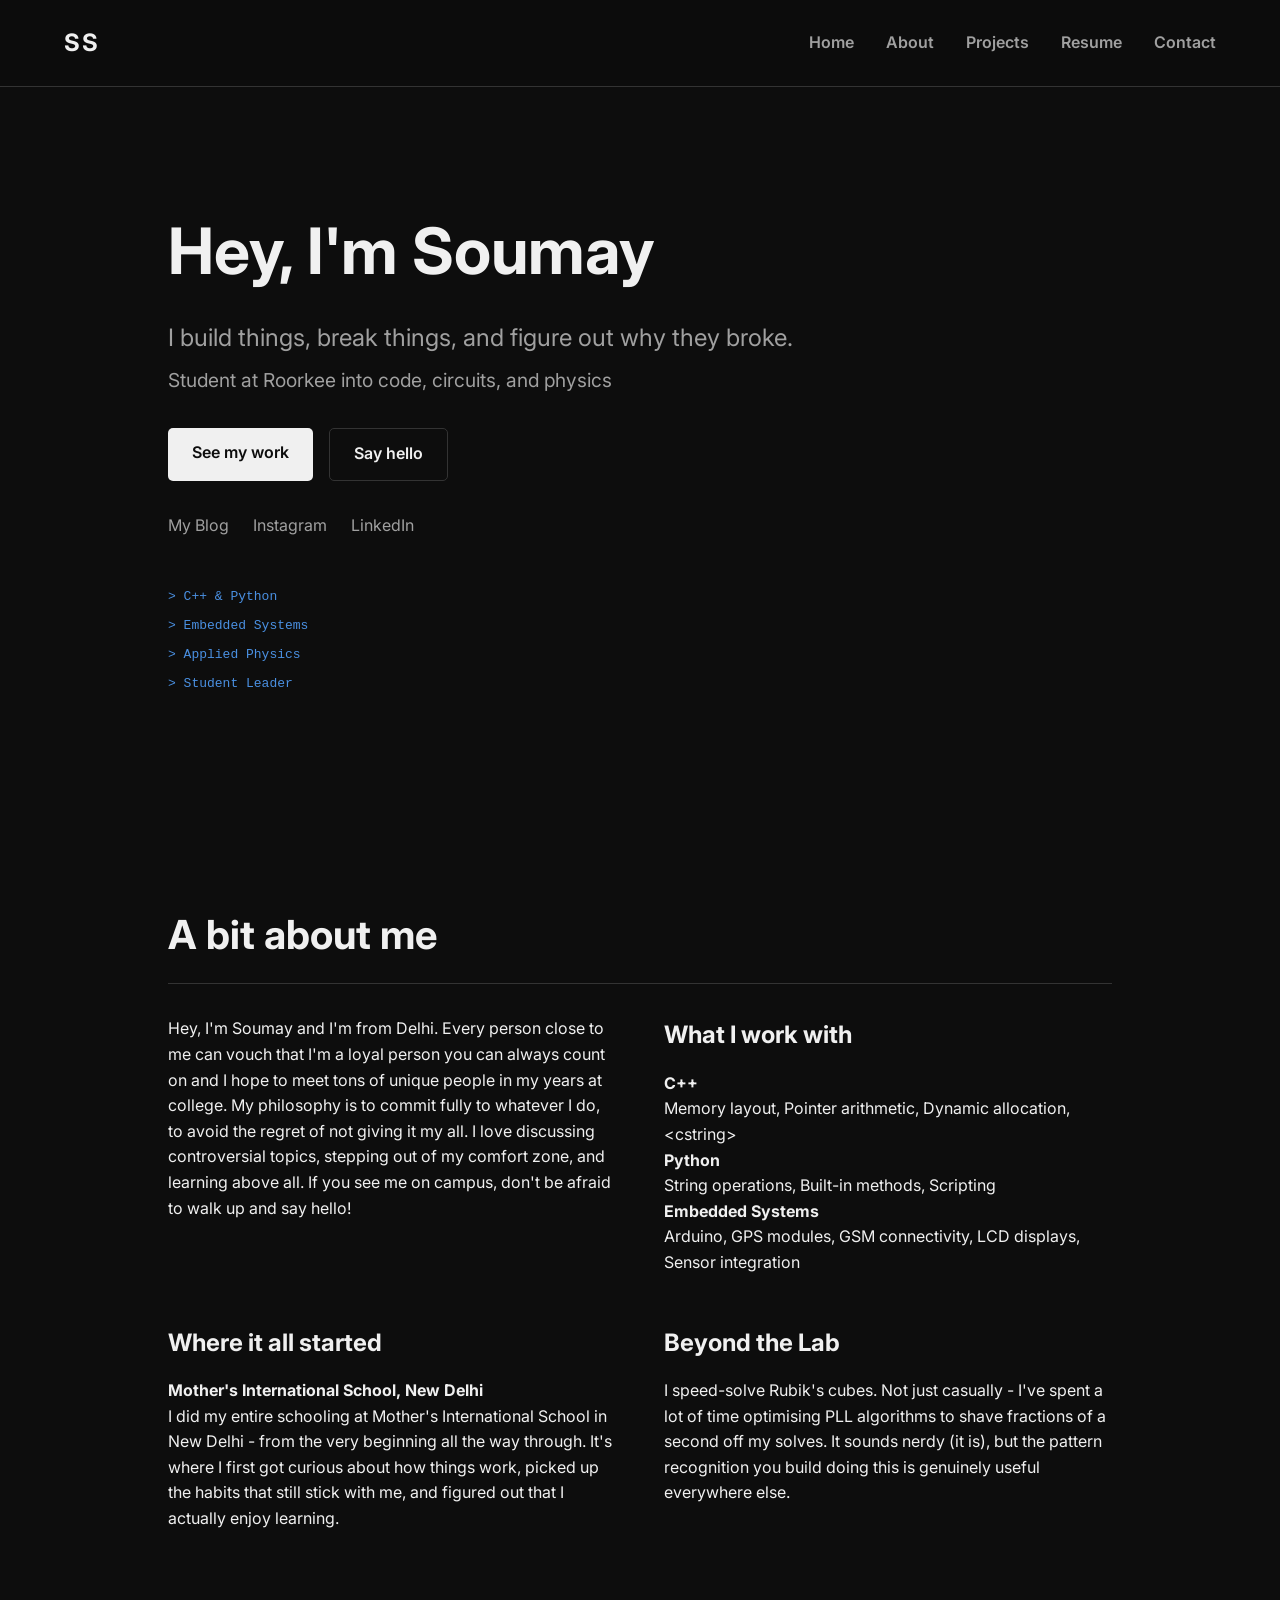
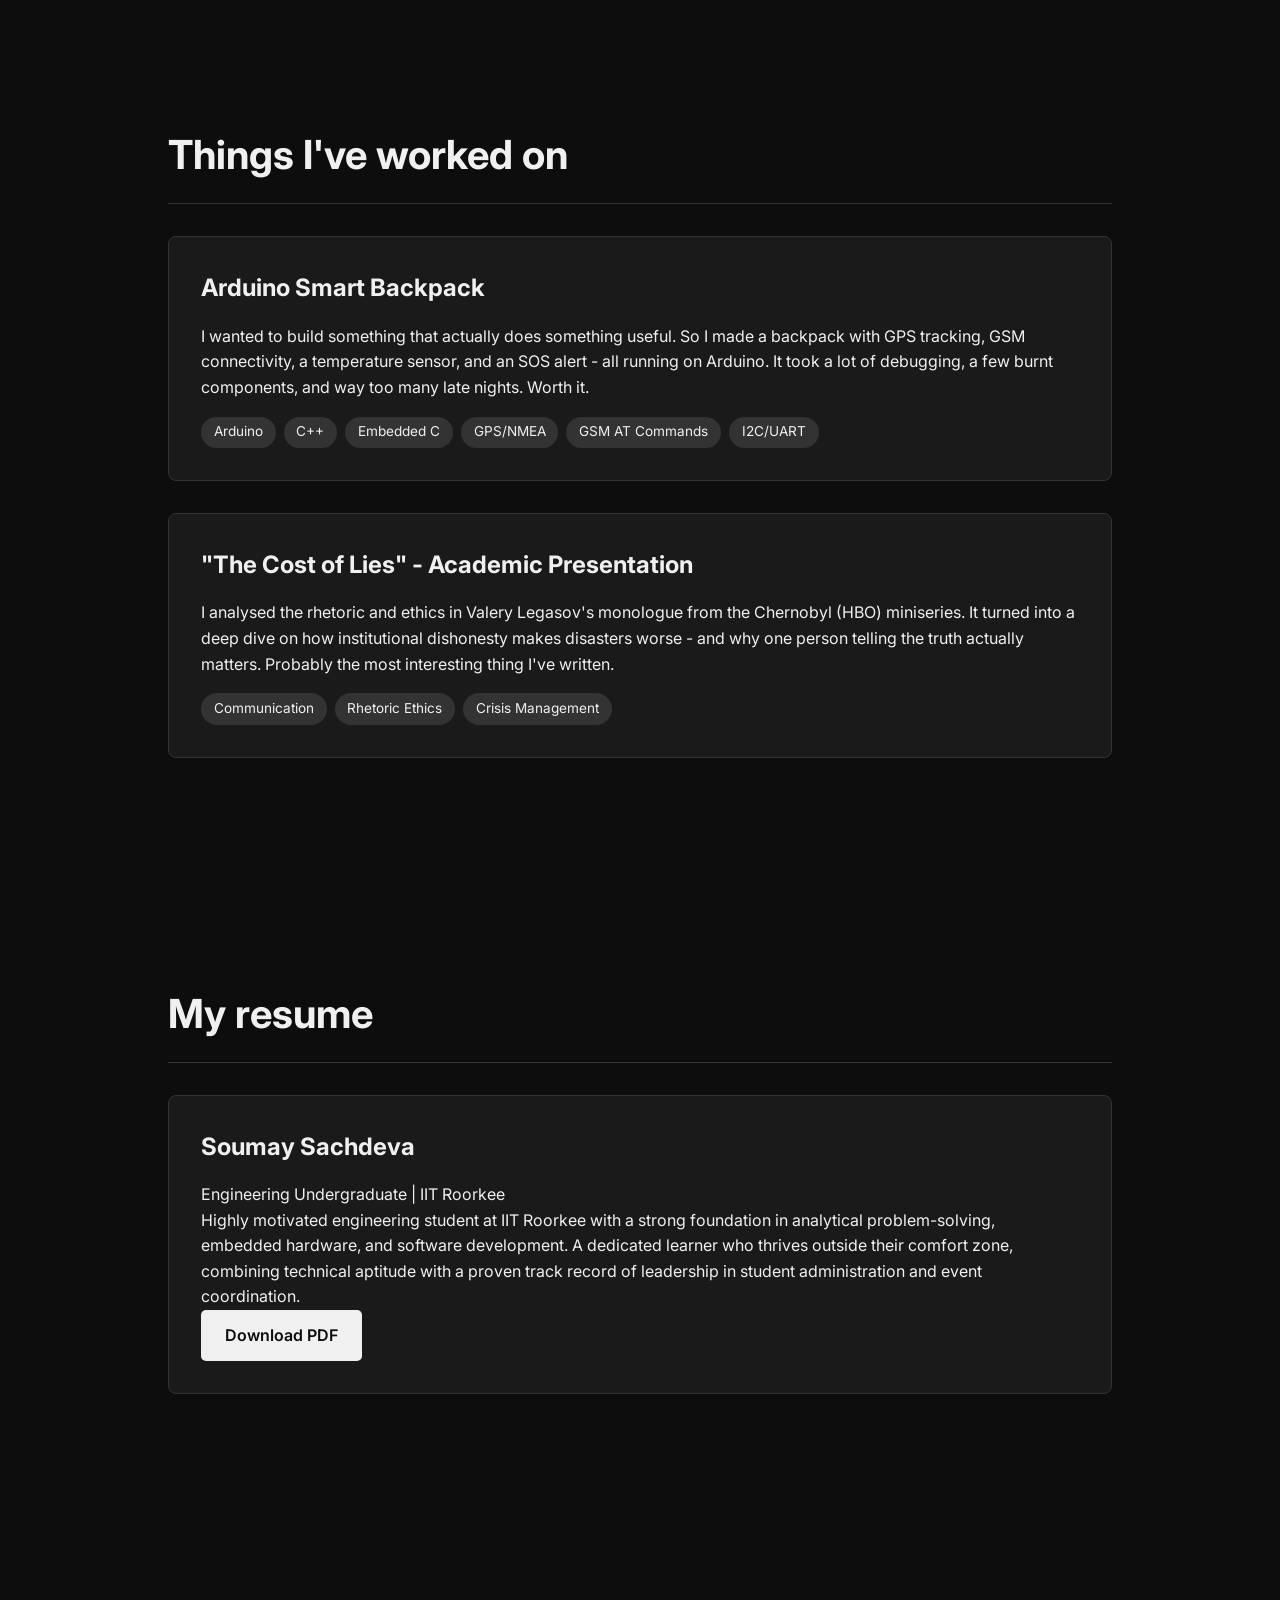
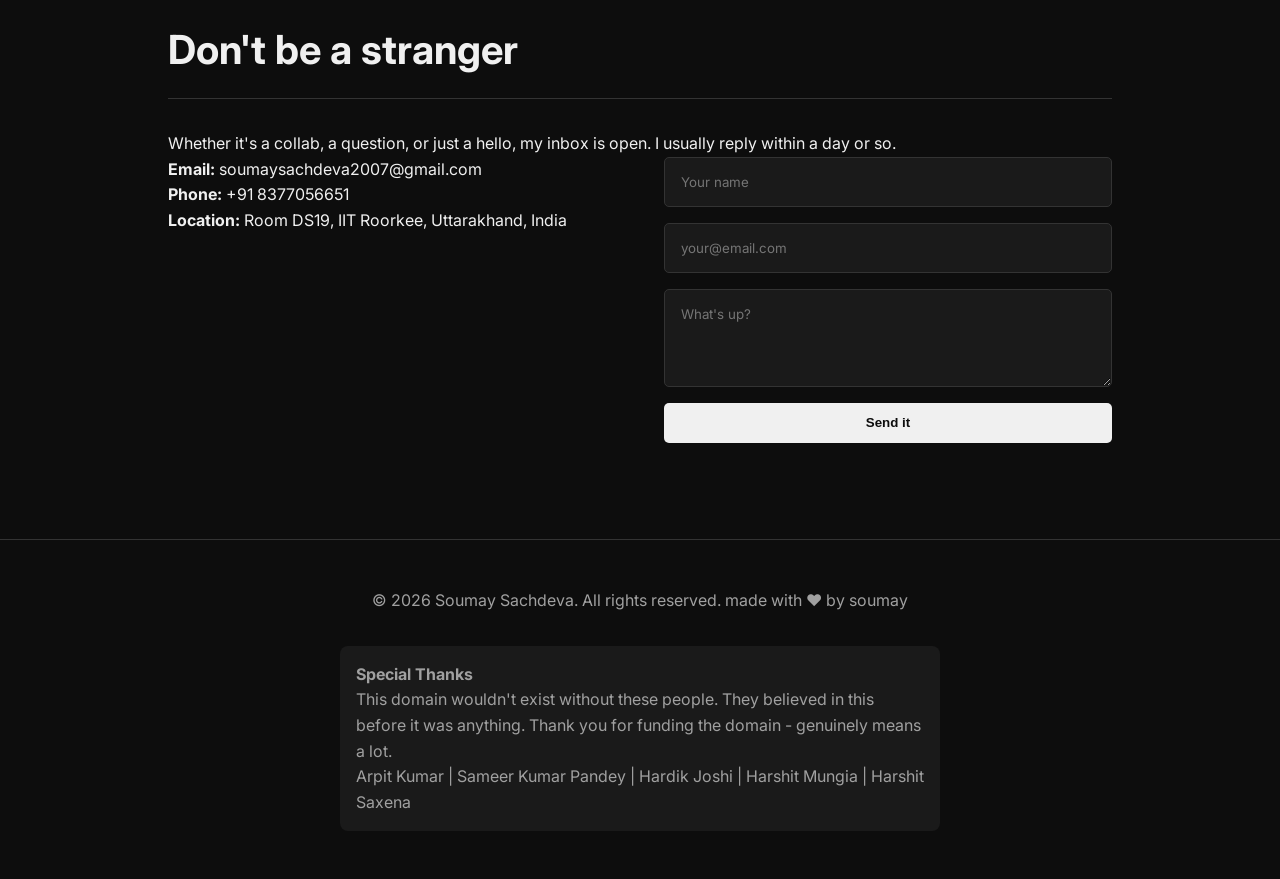
==== index.html @ 341caab1 "Add files via upload" ====
<!DOCTYPE html>
<html lang="en">
<head>
    <meta charset="UTF-8">
    <meta name="viewport" content="width=device-width, initial-scale=1.0">
    <title>Soumay Sachdeva | Portfolio</title>
    <link rel="stylesheet" href="styles.css">
    <link rel="preconnect" href="https://fonts.googleapis.com">
    <link rel="preconnect" href="https://fonts.gstatic.com" crossorigin>
    <link href="https://fonts.googleapis.com/css2?family=Inter:wght@300;400;600;700&display=swap" rel="stylesheet">
</head>
<body>
    <nav class="navbar">
        <div class="logo">SS</div>
        <ul class="nav-links">
            <li><a href="#home">Home</a></li>
            <li><a href="#about">About</a></li>
            <li><a href="#projects">Projects</a></li>
            <li><a href="#resume">Resume</a></li>
            <li><a href="#contact">Contact</a></li>
        </ul>
    </nav>

    <header id="home" class="section hero">
        <h1>Hey, I'm Soumay</h1>
        <p class="subtitle">I build things, break things, and figure out why they broke.</p>
        <p class="description">Student at Roorkee into code, circuits, and physics</p>
        
        <div class="hero-buttons">
            <a href="#projects" class="btn primary">See my work</a>
            <a href="#contact" class="btn secondary">Say hello</a>
        </div>
        <div class="social-links">
            <a href="https://docs.google.com/document/d/1Zh6ubSarTtPDFe5QvNOrOk6_zBV5wI6hXpxSqjLAaVE/edit?usp=sharing" target="_blank">My Blog</a>
            <a href="https://www.instagram.com/soumaysachdeva?utm_source=qr&cplk=eDg2a251Z3lpbGdw" target="_blank">Instagram</a>
            <a href="https://www.linkedin.com/in/soumay-sachdeva-72124624a?utm_source=share_via&utm_content=profile&utm_medium=member_android" target="_blank">LinkedIn</a>
        </div>
        
        <div class="interests-tags">
            <span>> C++ & Python</span>
            <span>> Embedded Systems</span>
            <span>> Applied Physics</span>
            <span>> Student Leader</span>
        </div>
    </header>

    <section id="about" class="section">
        <h2>A bit about me</h2>
        <div class="about-grid">
            <div class="about-text">
                <p>Hey, I'm Soumay and I'm from Delhi. Every person close to me can vouch that I'm a loyal person you can always count on and I hope to meet tons of unique people in my years at college. My philosophy is to commit fully to whatever I do, to avoid the regret of not giving it my all. I love discussing controversial topics, stepping out of my comfort zone, and learning above all. If you see me on campus, don't be afraid to walk up and say hello!</p>
            </div>
            <div class="skills">
                <h3>What I work with</h3>
                <div class="skill-category">
                    <h4>C++</h4>
                    <p>Memory layout, Pointer arithmetic, Dynamic allocation, &lt;cstring&gt;</p>
                </div>
                <div class="skill-category">
                    <h4>Python</h4>
                    <p>String operations, Built-in methods, Scripting</p>
                </div>
                <div class="skill-category">
                    <h4>Embedded Systems</h4>
                    <p>Arduino, GPS modules, GSM connectivity, LCD displays, Sensor integration</p>
                </div>
            </div>
            <div class="school">
                <h3>Where it all started</h3>
                <h4>Mother's International School, New Delhi</h4>
                <p>I did my entire schooling at Mother's International School in New Delhi - from the very beginning all the way through. It's where I first got curious about how things work, picked up the habits that still stick with me, and figured out that I actually enjoy learning.</p>
            </div>
            <div class="hobbies">
                <h3>Beyond the Lab</h3>
                <p>I speed-solve Rubik's cubes. Not just casually - I've spent a lot of time optimising PLL algorithms to shave fractions of a second off my solves. It sounds nerdy (it is), but the pattern recognition you build doing this is genuinely useful everywhere else.</p>
            </div>
        </div>
    </section>

    <section id="projects" class="section">
        <h2>Things I've worked on</h2>
        <div class="project-card">
            <h3>Arduino Smart Backpack</h3>
            <p>I wanted to build something that actually does something useful. So I made a backpack with GPS tracking, GSM connectivity, a temperature sensor, and an SOS alert - all running on Arduino. It took a lot of debugging, a few burnt components, and way too many late nights. Worth it.</p>
            <div class="tech-tags">
                <span>Arduino</span><span>C++</span><span>Embedded C</span><span>GPS/NMEA</span><span>GSM AT Commands</span><span>I2C/UART</span>
            </div>
        </div>

        <div class="project-card">
            <h3>"The Cost of Lies" - Academic Presentation</h3>
            <p>I analysed the rhetoric and ethics in Valery Legasov's monologue from the Chernobyl (HBO) miniseries. It turned into a deep dive on how institutional dishonesty makes disasters worse - and why one person telling the truth actually matters. Probably the most interesting thing I've written.</p>
            <div class="tech-tags">
                <span>Communication</span><span>Rhetoric Ethics</span><span>Crisis Management</span>
            </div>
        </div>
    </section>

    <section id="resume" class="section">
        <h2>My resume</h2>
        <div class="resume-container">
            <h3>Soumay Sachdeva</h3>
            <p>Engineering Undergraduate | IIT Roorkee</p>
            <p>Highly motivated engineering student at IIT Roorkee with a strong foundation in analytical problem-solving, embedded hardware, and software development. A dedicated learner who thrives outside their comfort zone, combining technical aptitude with a proven track record of leadership in student administration and event coordination.</p>
            <a href="Soumay Sachdeva - Resume (1).pdf" class="btn primary" download>Download PDF</a>
        </div>
    </section>

    <section id="contact" class="section">
        <h2>Don't be a stranger</h2>
        <p>Whether it's a collab, a question, or just a hello, my inbox is open. I usually reply within a day or so.</p>
        <div class="contact-grid">
            <div class="contact-info">
                <p><strong>Email:</strong> soumaysachdeva2007@gmail.com</p>
                <p><strong>Phone:</strong> +91 8377056651</p>
                <p><strong>Location:</strong> Room DS19, IIT Roorkee, Uttarakhand, India</p>
            </div>
            <form class="contact-form">
                <input type="text" placeholder="Your name" required>
                <input type="email" placeholder="your@email.com" required>
                <textarea placeholder="What's up?" required rows="4"></textarea>
                <button type="submit" class="btn primary">Send it</button>
            </form>
        </div>
    </section>

    <footer>
        <div class="footer-content">
            <p>&copy; 2026 Soumay Sachdeva. All rights reserved. made with &hearts; by soumay</p>
            <div class="special-thanks">
                <h4>Special Thanks</h4>
                <p>This domain wouldn't exist without these people. They believed in this before it was anything. Thank you for funding the domain - genuinely means a lot.</p>
                <p>Arpit Kumar | Sameer Kumar Pandey | Hardik Joshi | Harshit Mungia | Harshit Saxena</p>
            </div>
        </div>
    </footer>
    <script src="script.js"></script>
</body>
</html>
---- styles.css ----
:root {
    --bg-color: #0d0d0d;
    --card-bg: #1a1a1a;
    --text-main: #f0f0f0;
    --text-muted: #a0a0a0;
    --accent: #4a90e2;
    --border: #333;
}

* {
    box-sizing: border-box;
    margin: 0;
    padding: 0;
}

html {
    scroll-behavior: smooth;
}

body {
    font-family: 'Inter', sans-serif;
    background-color: var(--bg-color);
    color: var(--text-main);
    line-height: 1.6;
}

a {
    color: var(--accent);
    text-decoration: none;
}

.navbar {
    display: flex;
    justify-content: space-between;
    align-items: center;
    padding: 1.5rem 5%;
    position: sticky;
    top: 0;
    background-color: rgba(13, 13, 13, 0.9);
    backdrop-filter: blur(10px);
    z-index: 1000;
    border-bottom: 1px solid var(--border);
}

.logo {
    font-weight: 700;
    font-size: 1.5rem;
    letter-spacing: 2px;
}

.nav-links {
    list-style: none;
    display: flex;
    gap: 2rem;
}

.nav-links a {
    color: var(--text-muted);
    font-weight: 600;
    transition: color 0.3s;
}

.nav-links a:hover {
    color: var(--text-main);
}

.section {
    padding: 6rem 10%;
    max-width: 1200px;
    margin: auto;
}

.hero {
    min-height: 80vh;
    display: flex;
    flex-direction: column;
    justify-content: center;
}

.hero h1 {
    font-size: 4rem;
    margin-bottom: 1rem;
}

.subtitle {
    font-size: 1.5rem;
    color: var(--text-muted);
    margin-bottom: 0.5rem;
}

.description {
    font-size: 1.2rem;
    color: var(--text-muted);
    margin-bottom: 2rem;
}

.hero-buttons {
    display: flex;
    gap: 1rem;
    margin-bottom: 2rem;
}

.btn {
    padding: 0.8rem 1.5rem;
    border-radius: 5px;
    font-weight: 600;
    cursor: pointer;
    transition: all 0.3s;
    border: none;
    display: inline-block;
}

.btn.primary {
    background-color: var(--text-main);
    color: var(--bg-color);
}

.btn.primary:hover {
    background-color: #d0d0d0;
}

.btn.secondary {
    background-color: transparent;
    border: 1px solid var(--border);
    color: var(--text-main);
}

.btn.secondary:hover {
    border-color: var(--text-muted);
}

.social-links {
    display: flex;
    gap: 1.5rem;
    margin-bottom: 3rem;
}

.social-links a {
    color: var(--text-muted);
    border-bottom: 1px solid transparent;
}

.social-links a:hover {
    color: var(--text-main);
    border-color: var(--text-main);
}

.interests-tags {
    display: flex;
    flex-direction: column;
    gap: 0.5rem;
    font-family: monospace;
    color: var(--accent);
}

h2 {
    font-size: 2.5rem;
    margin-bottom: 2rem;
    border-bottom: 1px solid var(--border);
    padding-bottom: 1rem;
}

h3 {
    font-size: 1.5rem;
    margin-bottom: 1rem;
}

.about-grid, .contact-grid {
    display: grid;
    grid-template-columns: 1fr 1fr;
    gap: 3rem;
}

.project-card, .resume-container {
    background-color: var(--card-bg);
    padding: 2rem;
    border-radius: 8px;
    border: 1px solid var(--border);
    margin-bottom: 2rem;
}

.tech-tags {
    display: flex;
    flex-wrap: wrap;
    gap: 0.5rem;
    margin-top: 1rem;
}

.tech-tags span {
    background-color: #333;
    padding: 0.3rem 0.8rem;
    border-radius: 20px;
    font-size: 0.85rem;
    color: var(--text-main);
}

.contact-form {
    display: flex;
    flex-direction: column;
    gap: 1rem;
}

.contact-form input, .contact-form textarea {
    background-color: var(--card-bg);
    border: 1px solid var(--border);
    padding: 1rem;
    color: var(--text-main);
    border-radius: 5px;
    font-family: 'Inter', sans-serif;
}

.contact-form input:focus, .contact-form textarea:focus {
    outline: none;
    border-color: var(--accent);
}

footer {
    text-align: center;
    padding: 3rem 10%;
    border-top: 1px solid var(--border);
    color: var(--text-muted);
}

.special-thanks {
    margin-top: 2rem;
    padding: 1rem;
    background-color: var(--card-bg);
    border-radius: 8px;
    display: inline-block;
    max-width: 600px;
    text-align: left;
}

@media (max-width: 768px) {
    .about-grid, .contact-grid {
        grid-template-columns: 1fr;
    }
    .hero h1 {
        font-size: 3rem;
    }
    .nav-links {
        display: none;
    }
}
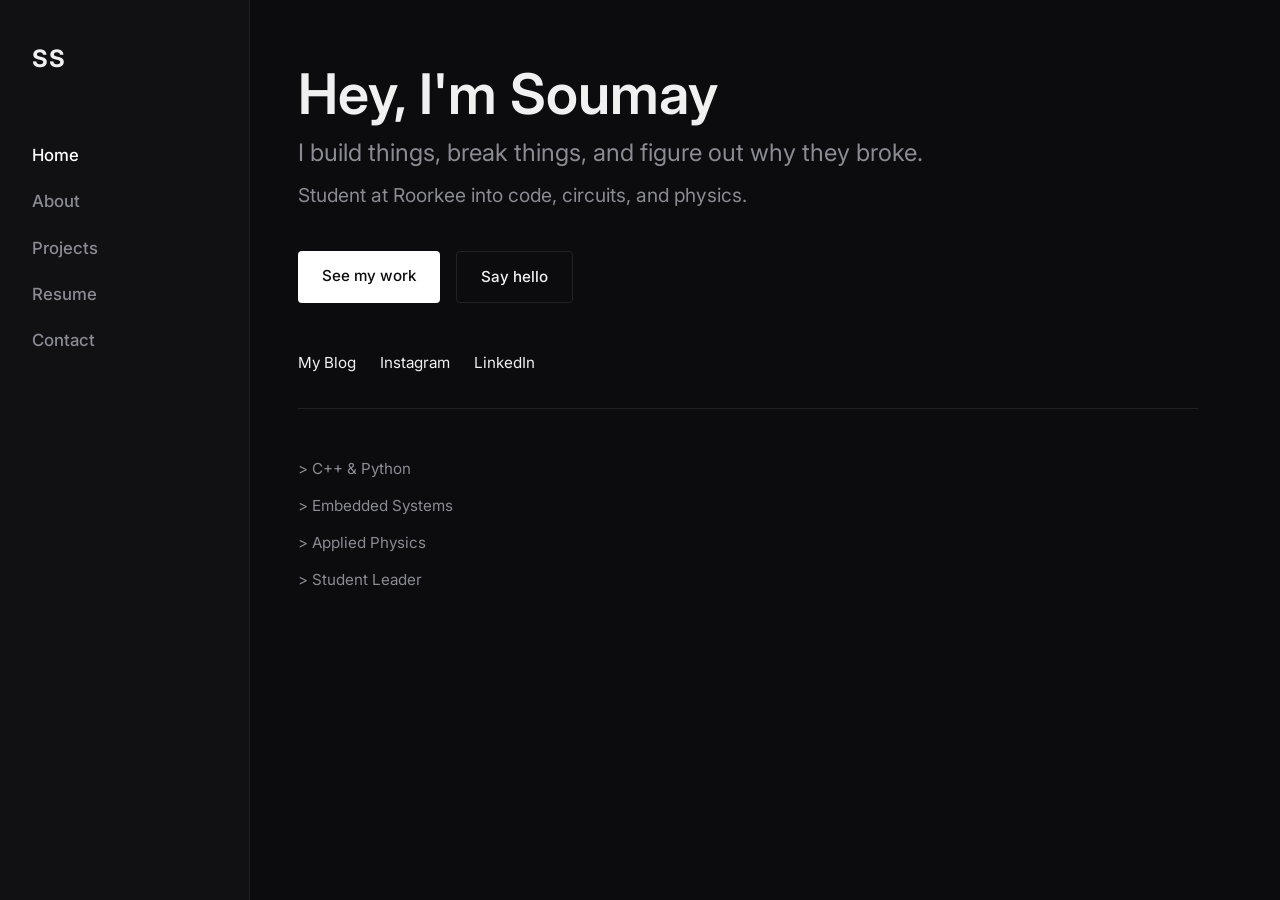
==== commit 52334e9f: "Add files via upload" ====
--- a/index.html
+++ b/index.html
@@ -1,139 +1,58 @@
 <!DOCTYPE html>
 <html lang="en">
 <head>
+    
     <meta charset="UTF-8">
     <meta name="viewport" content="width=device-width, initial-scale=1.0">
-    <title>Soumay Sachdeva | Portfolio</title>
     <link rel="stylesheet" href="styles.css">
     <link rel="preconnect" href="https://fonts.googleapis.com">
     <link rel="preconnect" href="https://fonts.gstatic.com" crossorigin>
-    <link href="https://fonts.googleapis.com/css2?family=Inter:wght@300;400;600;700&display=swap" rel="stylesheet">
+    <link href="https://fonts.googleapis.com/css2?family=Inter:wght@300;400;500;600;700&display=swap" rel="stylesheet">
+
+    <title>Soumay Sachdeva | Home</title>
 </head>
 <body>
-    <nav class="navbar">
+    <div class="layout">
+        
+    <aside class="sidebar">
         <div class="logo">SS</div>
-        <ul class="nav-links">
-            <li><a href="#home">Home</a></li>
-            <li><a href="#about">About</a></li>
-            <li><a href="#projects">Projects</a></li>
-            <li><a href="#resume">Resume</a></li>
-            <li><a href="#contact">Contact</a></li>
-        </ul>
-    </nav>
+        <nav class="nav-menu">
+            <ul>
+                <li><a href="index.html" class="active">Home</a></li>
+<li><a href="about.html" >About</a></li>
+<li><a href="projects.html" >Projects</a></li>
+<li><a href="resume.html" >Resume</a></li>
+<li><a href="contact.html" >Contact</a></li>
 
-    <header id="home" class="section hero">
-        <h1>Hey, I'm Soumay</h1>
-        <p class="subtitle">I build things, break things, and figure out why they broke.</p>
-        <p class="description">Student at Roorkee into code, circuits, and physics</p>
-        
-        <div class="hero-buttons">
-            <a href="#projects" class="btn primary">See my work</a>
-            <a href="#contact" class="btn secondary">Say hello</a>
-        </div>
-        <div class="social-links">
-            <a href="https://docs.google.com/document/d/1Zh6ubSarTtPDFe5QvNOrOk6_zBV5wI6hXpxSqjLAaVE/edit?usp=sharing" target="_blank">My Blog</a>
-            <a href="https://www.instagram.com/soumaysachdeva?utm_source=qr&cplk=eDg2a251Z3lpbGdw" target="_blank">Instagram</a>
-            <a href="https://www.linkedin.com/in/soumay-sachdeva-72124624a?utm_source=share_via&utm_content=profile&utm_medium=member_android" target="_blank">LinkedIn</a>
-        </div>
-        
-        <div class="interests-tags">
-            <span>> C++ & Python</span>
-            <span>> Embedded Systems</span>
-            <span>> Applied Physics</span>
-            <span>> Student Leader</span>
-        </div>
-    </header>
+            </ul>
+        </nav>
+    </aside>
+    
+        <main class="content hero">
+            <div class="max-width-wrapper">
+                <h1 class="main-title">Hey, I'm Soumay</h1>
+                <p class="subtitle">I build things, break things, and figure out why they broke.</p>
+                <p class="description">Student at Roorkee into code, circuits, and physics.</p>
+                
+                <div class="hero-buttons">
+                    <a href="projects.html" class="btn primary">See my work</a>
+                    <a href="contact.html" class="btn secondary">Say hello</a>
+                </div>
+                
+                <div class="social-links-box">
+                    <a href="https://docs.google.com/document/d/1Zh6ubSarTtPDFe5QvNOrOk6_zBV5wI6hXpxSqjLAaVE/edit?usp=sharing" target="_blank" class="social-link">My Blog</a>
+                    <a href="https://www.instagram.com/soumaysachdeva?utm_source=qr&cplk=eDg2a251Z3lpbGdw" target="_blank" class="social-link">Instagram</a>
+                    <a href="https://www.linkedin.com/in/soumay-sachdeva-72124624a?utm_source=share_via&utm_content=profile&utm_medium=member_android" target="_blank" class="social-link">LinkedIn</a>
+                </div>
 
-    <section id="about" class="section">
-        <h2>A bit about me</h2>
-        <div class="about-grid">
-            <div class="about-text">
-                <p>Hey, I'm Soumay and I'm from Delhi. Every person close to me can vouch that I'm a loyal person you can always count on and I hope to meet tons of unique people in my years at college. My philosophy is to commit fully to whatever I do, to avoid the regret of not giving it my all. I love discussing controversial topics, stepping out of my comfort zone, and learning above all. If you see me on campus, don't be afraid to walk up and say hello!</p>
-            </div>
-            <div class="skills">
-                <h3>What I work with</h3>
-                <div class="skill-category">
-                    <h4>C++</h4>
-                    <p>Memory layout, Pointer arithmetic, Dynamic allocation, &lt;cstring&gt;</p>
-                </div>
-                <div class="skill-category">
-                    <h4>Python</h4>
-                    <p>String operations, Built-in methods, Scripting</p>
-                </div>
-                <div class="skill-category">
-                    <h4>Embedded Systems</h4>
-                    <p>Arduino, GPS modules, GSM connectivity, LCD displays, Sensor integration</p>
+                <div class="interests-tags">
+                    <div class="tag-item">&gt; C++ & Python</div>
+                    <div class="tag-item">&gt; Embedded Systems</div>
+                    <div class="tag-item">&gt; Applied Physics</div>
+                    <div class="tag-item">&gt; Student Leader</div>
                 </div>
             </div>
-            <div class="school">
-                <h3>Where it all started</h3>
-                <h4>Mother's International School, New Delhi</h4>
-                <p>I did my entire schooling at Mother's International School in New Delhi - from the very beginning all the way through. It's where I first got curious about how things work, picked up the habits that still stick with me, and figured out that I actually enjoy learning.</p>
-            </div>
-            <div class="hobbies">
-                <h3>Beyond the Lab</h3>
-                <p>I speed-solve Rubik's cubes. Not just casually - I've spent a lot of time optimising PLL algorithms to shave fractions of a second off my solves. It sounds nerdy (it is), but the pattern recognition you build doing this is genuinely useful everywhere else.</p>
-            </div>
-        </div>
-    </section>
-
-    <section id="projects" class="section">
-        <h2>Things I've worked on</h2>
-        <div class="project-card">
-            <h3>Arduino Smart Backpack</h3>
-            <p>I wanted to build something that actually does something useful. So I made a backpack with GPS tracking, GSM connectivity, a temperature sensor, and an SOS alert - all running on Arduino. It took a lot of debugging, a few burnt components, and way too many late nights. Worth it.</p>
-            <div class="tech-tags">
-                <span>Arduino</span><span>C++</span><span>Embedded C</span><span>GPS/NMEA</span><span>GSM AT Commands</span><span>I2C/UART</span>
-            </div>
-        </div>
-
-        <div class="project-card">
-            <h3>"The Cost of Lies" - Academic Presentation</h3>
-            <p>I analysed the rhetoric and ethics in Valery Legasov's monologue from the Chernobyl (HBO) miniseries. It turned into a deep dive on how institutional dishonesty makes disasters worse - and why one person telling the truth actually matters. Probably the most interesting thing I've written.</p>
-            <div class="tech-tags">
-                <span>Communication</span><span>Rhetoric Ethics</span><span>Crisis Management</span>
-            </div>
-        </div>
-    </section>
-
-    <section id="resume" class="section">
-        <h2>My resume</h2>
-        <div class="resume-container">
-            <h3>Soumay Sachdeva</h3>
-            <p>Engineering Undergraduate | IIT Roorkee</p>
-            <p>Highly motivated engineering student at IIT Roorkee with a strong foundation in analytical problem-solving, embedded hardware, and software development. A dedicated learner who thrives outside their comfort zone, combining technical aptitude with a proven track record of leadership in student administration and event coordination.</p>
-            <a href="Soumay Sachdeva - Resume (1).pdf" class="btn primary" download>Download PDF</a>
-        </div>
-    </section>
-
-    <section id="contact" class="section">
-        <h2>Don't be a stranger</h2>
-        <p>Whether it's a collab, a question, or just a hello, my inbox is open. I usually reply within a day or so.</p>
-        <div class="contact-grid">
-            <div class="contact-info">
-                <p><strong>Email:</strong> soumaysachdeva2007@gmail.com</p>
-                <p><strong>Phone:</strong> +91 8377056651</p>
-                <p><strong>Location:</strong> Room DS19, IIT Roorkee, Uttarakhand, India</p>
-            </div>
-            <form class="contact-form">
-                <input type="text" placeholder="Your name" required>
-                <input type="email" placeholder="your@email.com" required>
-                <textarea placeholder="What's up?" required rows="4"></textarea>
-                <button type="submit" class="btn primary">Send it</button>
-            </form>
-        </div>
-    </section>
-
-    <footer>
-        <div class="footer-content">
-            <p>&copy; 2026 Soumay Sachdeva. All rights reserved. made with &hearts; by soumay</p>
-            <div class="special-thanks">
-                <h4>Special Thanks</h4>
-                <p>This domain wouldn't exist without these people. They believed in this before it was anything. Thank you for funding the domain - genuinely means a lot.</p>
-                <p>Arpit Kumar | Sameer Kumar Pandey | Hardik Joshi | Harshit Mungia | Harshit Saxena</p>
-            </div>
-        </div>
-    </footer>
-    <script src="script.js"></script>
+        </main>
+    </div>
 </body>
-</html>
+</html>
--- a/styles.css
+++ b/styles.css
@@ -1,21 +1,18 @@
 
 :root {
-    --bg-color: #0d0d0d;
-    --card-bg: #1a1a1a;
+    --bg-color: #0c0c0e;
+    --sidebar-bg: #111113;
     --text-main: #f0f0f0;
-    --text-muted: #a0a0a0;
-    --accent: #4a90e2;
-    --border: #333;
+    --text-muted: #8b8b93;
+    --accent: #fff;
+    --border: #222226;
+    --card-bg: #151518;
 }
 
 * {
     box-sizing: border-box;
     margin: 0;
     padding: 0;
-}
-
-html {
-    scroll-behavior: smooth;
 }
 
 body {
@@ -23,64 +20,98 @@
     background-color: var(--bg-color);
     color: var(--text-main);
     line-height: 1.6;
+    -webkit-font-smoothing: antialiased;
 }
 
 a {
     color: var(--accent);
     text-decoration: none;
-}
-
-.navbar {
-    display: flex;
-    justify-content: space-between;
-    align-items: center;
-    padding: 1.5rem 5%;
-    position: sticky;
-    top: 0;
-    background-color: rgba(13, 13, 13, 0.9);
-    backdrop-filter: blur(10px);
-    z-index: 1000;
-    border-bottom: 1px solid var(--border);
-}
-
+    transition: opacity 0.2s;
+}
+
+a:hover {
+    opacity: 0.8;
+}
+
+/* Layout */
+.layout {
+    display: flex;
+    min-height: 100vh;
+}
+
+.sidebar {
+    width: 250px;
+    background-color: var(--sidebar-bg);
+    border-right: 1px solid var(--border);
+    padding: 2.5rem 2rem;
+    position: fixed;
+    height: 100vh;
+    display: flex;
+    flex-direction: column;
+    z-index: 10;
+}
+
+.content {
+    flex: 1;
+    margin-left: 250px;
+    padding: 4rem 3rem;
+    min-height: 100vh;
+}
+
+.max-width-wrapper {
+    max-width: 900px;
+}
+
+/* Sidebar styling */
 .logo {
+    font-size: 1.5rem;
     font-weight: 700;
-    font-size: 1.5rem;
-    letter-spacing: 2px;
-}
-
-.nav-links {
+    letter-spacing: 1px;
+    margin-bottom: 4rem;
+}
+
+.nav-menu ul {
     list-style: none;
     display: flex;
-    gap: 2rem;
-}
-
-.nav-links a {
-    color: var(--text-muted);
+    flex-direction: column;
+    gap: 1.2rem;
+}
+
+.nav-menu a {
+    color: var(--text-muted);
+    font-weight: 500;
+    font-size: 1.05rem;
+    display: block;
+}
+
+.nav-menu a:hover, .nav-menu a.active {
+    color: var(--accent);
+}
+
+/* Typography */
+h1.main-title {
+    font-size: 3.5rem;
     font-weight: 600;
-    transition: color 0.3s;
-}
-
-.nav-links a:hover {
-    color: var(--text-main);
-}
-
-.section {
-    padding: 6rem 10%;
-    max-width: 1200px;
-    margin: auto;
-}
-
-.hero {
-    min-height: 80vh;
-    display: flex;
-    flex-direction: column;
-    justify-content: center;
-}
-
-.hero h1 {
-    font-size: 4rem;
+    margin-bottom: 0.5rem;
+    line-height: 1.1;
+}
+
+h1.page-title {
+    font-size: 3rem;
+    font-weight: 600;
+    margin-bottom: 1.5rem;
+}
+
+h2 {
+    font-size: 1.8rem;
+    font-weight: 600;
     margin-bottom: 1rem;
+}
+
+h3 {
+    font-size: 1.2rem;
+    font-weight: 500;
+    margin-bottom: 0.3rem;
 }
 
 .subtitle {
@@ -92,32 +123,51 @@
 .description {
     font-size: 1.2rem;
     color: var(--text-muted);
-    margin-bottom: 2rem;
-}
-
+    margin-bottom: 2.5rem;
+}
+
+.section-sup {
+    color: var(--text-muted);
+    text-transform: uppercase;
+    font-size: 0.75rem;
+    letter-spacing: 1.5px;
+    margin-bottom: 0.5rem;
+    font-weight: 600;
+}
+
+.muted {
+    color: var(--text-muted);
+}
+
+/* Utilities */
+.mb-small { margin-bottom: 0.5rem; }
+.mb-large { margin-bottom: 2rem; }
+.mt-small { margin-top: 0.5rem; }
+.mt-large { margin-top: 2rem; }
+.mt-xlarge { margin-top: 4rem; }
+.spacer { height: 2rem; }
+
+/* Buttons */
 .hero-buttons {
     display: flex;
     gap: 1rem;
-    margin-bottom: 2rem;
+    margin-bottom: 3rem;
 }
 
 .btn {
     padding: 0.8rem 1.5rem;
-    border-radius: 5px;
-    font-weight: 600;
+    border-radius: 4px;
+    font-weight: 500;
+    font-size: 0.95rem;
     cursor: pointer;
-    transition: all 0.3s;
     border: none;
     display: inline-block;
+    text-align: center;
 }
 
 .btn.primary {
-    background-color: var(--text-main);
+    background-color: var(--accent);
     color: var(--bg-color);
-}
-
-.btn.primary:hover {
-    background-color: #d0d0d0;
 }
 
 .btn.secondary {
@@ -127,72 +177,102 @@
 }
 
 .btn.secondary:hover {
-    border-color: var(--text-muted);
-}
-
-.social-links {
+    background-color: rgba(255,255,255,0.05);
+}
+
+/* Social links box */
+.social-links-box {
     display: flex;
     gap: 1.5rem;
     margin-bottom: 3rem;
-}
-
-.social-links a {
-    color: var(--text-muted);
+    padding-bottom: 2rem;
+    border-bottom: 1px solid var(--border);
+}
+
+.social-link {
+    font-size: 0.95rem;
+    color: var(--text-main);
     border-bottom: 1px solid transparent;
 }
-
-.social-links a:hover {
-    color: var(--text-main);
-    border-color: var(--text-main);
-}
-
+.social-link:hover {
+    border-bottom: 1px solid var(--text-main);
+}
+
+/* Interests tags */
 .interests-tags {
     display: flex;
     flex-direction: column;
-    gap: 0.5rem;
-    font-family: monospace;
-    color: var(--accent);
-}
-
-h2 {
-    font-size: 2.5rem;
-    margin-bottom: 2rem;
-    border-bottom: 1px solid var(--border);
-    padding-bottom: 1rem;
-}
-
-h3 {
-    font-size: 1.5rem;
-    margin-bottom: 1rem;
-}
-
-.about-grid, .contact-grid {
+    gap: 0.8rem;
+}
+
+.tag-item {
+    font-family: 'Inter', monospace;
+    color: var(--text-muted);
+    font-size: 0.95rem;
+}
+
+/* Grid System */
+.grid-section {
     display: grid;
     grid-template-columns: 1fr 1fr;
-    gap: 3rem;
-}
-
-.project-card, .resume-container {
+    gap: 4rem;
+    margin-top: 3rem;
+}
+
+/* Text blocks */
+.text-block p {
+    font-size: 1.1rem;
+    color: var(--text-muted);
+    line-height: 1.7;
+    margin-bottom: 2rem;
+}
+
+/* Skills */
+.skill-group {
+    margin-bottom: 1.5rem;
+}
+
+.skill-group p {
+    color: var(--text-muted);
+    font-size: 0.95rem;
+}
+
+/* Project / Resume Cards */
+.project-card, .resume-preview-card {
     background-color: var(--card-bg);
-    padding: 2rem;
+    border: 1px solid var(--border);
+    padding: 2.5rem;
     border-radius: 8px;
-    border: 1px solid var(--border);
     margin-bottom: 2rem;
 }
 
-.tech-tags {
+.project-card p {
+    color: var(--text-muted);
+}
+
+.tech-stack {
     display: flex;
     flex-wrap: wrap;
-    gap: 0.5rem;
-    margin-top: 1rem;
-}
-
-.tech-tags span {
-    background-color: #333;
+    gap: 0.6rem;
+    margin-top: 1.5rem;
+}
+
+.tech-stack span {
+    background-color: rgba(255,255,255,0.05);
+    border: 1px solid rgba(255,255,255,0.1);
     padding: 0.3rem 0.8rem;
     border-radius: 20px;
-    font-size: 0.85rem;
-    color: var(--text-main);
+    font-size: 0.8rem;
+    color: var(--text-muted);
+}
+
+/* Contact */
+.contact-detail {
+    margin-bottom: 1.5rem;
+}
+
+.contact-detail p {
+    color: var(--text-muted);
 }
 
 .contact-form {
@@ -201,45 +281,150 @@
     gap: 1rem;
 }
 
+.contact-form label {
+    font-size: 0.85rem;
+    color: var(--text-muted);
+    text-transform: uppercase;
+    letter-spacing: 1px;
+}
+
 .contact-form input, .contact-form textarea {
-    background-color: var(--card-bg);
+    background-color: var(--bg-color);
     border: 1px solid var(--border);
     padding: 1rem;
     color: var(--text-main);
-    border-radius: 5px;
-    font-family: 'Inter', sans-serif;
+    border-radius: 4px;
+    font-family: inherit;
+    font-size: 1rem;
+    margin-bottom: 0.5rem;
 }
 
 .contact-form input:focus, .contact-form textarea:focus {
     outline: none;
-    border-color: var(--accent);
-}
-
-footer {
-    text-align: center;
-    padding: 3rem 10%;
+    border-color: #555;
+}
+
+/* Modal / Popup Styling */
+.modal {
+    display: none;
+    position: fixed;
+    z-index: 100;
+    left: 0;
+    top: 0;
+    width: 100%;
+    height: 100%;
+    background-color: rgba(0, 0, 0, 0.8);
+    backdrop-filter: blur(5px);
+    opacity: 0;
+    transition: opacity 0.3s ease;
+}
+
+.modal.show {
+    display: flex;
+    justify-content: center;
+    align-items: center;
+    opacity: 1;
+}
+
+.modal-content {
+    background-color: var(--card-bg);
+    border: 1px solid var(--border);
+    border-radius: 12px;
+    padding: 3rem;
+    width: 90%;
+    max-width: 500px;
+    position: relative;
+    transform: translateY(-20px);
+    transition: transform 0.3s ease;
+    box-shadow: 0 10px 30px rgba(0,0,0,0.5);
+}
+
+.modal.show .modal-content {
+    transform: translateY(0);
+}
+
+.close-btn {
+    position: absolute;
+    top: 1.5rem;
+    right: 1.5rem;
+    color: var(--text-muted);
+    font-size: 1.8rem;
+    font-weight: 300;
+    cursor: pointer;
+    line-height: 1;
+    transition: color 0.2s;
+}
+
+.close-btn:hover {
+    color: var(--text-main);
+}
+
+.thanks-list {
+    display: flex;
+    flex-direction: column;
+    gap: 0.8rem;
+    align-items: center;
+    background-color: rgba(255,255,255,0.03);
+    padding: 1.5rem;
+    border-radius: 8px;
+    border: 1px solid rgba(255,255,255,0.05);
+}
+
+.thanks-list p {
+    font-size: 1.1rem;
+    font-weight: 500;
+    margin: 0;
+}
+
+/* Special Thanks Trigger Area */
+.special-thanks-trigger-section {
+    padding-top: 2rem;
     border-top: 1px solid var(--border);
-    color: var(--text-muted);
-}
-
-.special-thanks {
-    margin-top: 2rem;
-    padding: 1rem;
-    background-color: var(--card-bg);
-    border-radius: 8px;
-    display: inline-block;
-    max-width: 600px;
-    text-align: left;
-}
-
-@media (max-width: 768px) {
-    .about-grid, .contact-grid {
+}
+
+
+.site-footer {
+    margin-top: 4rem;
+    padding-top: 2rem;
+    border-top: 1px solid var(--border);
+    color: var(--text-muted);
+    font-size: 0.85rem;
+    display: flex;
+    justify-content: space-between;
+}
+
+/* Responsive */
+@media (max-width: 900px) {
+    .layout {
+        flex-direction: column;
+    }
+    .sidebar {
+        width: 100%;
+        height: auto;
+        position: relative;
+        padding: 1.5rem;
+        flex-direction: row;
+        justify-content: space-between;
+        align-items: center;
+        border-right: none;
+        border-bottom: 1px solid var(--border);
+    }
+    .logo {
+        margin-bottom: 0;
+    }
+    .nav-menu ul {
+        flex-direction: row;
+        gap: 1rem;
+    }
+    .content {
+        margin-left: 0;
+        padding: 2rem 1.5rem;
+    }
+    .grid-section {
         grid-template-columns: 1fr;
-    }
-    .hero h1 {
-        font-size: 3rem;
-    }
-    .nav-links {
-        display: none;
-    }
-}
+        gap: 2rem;
+    }
+    h1.main-title {
+        font-size: 2.5rem;
+    }
+}
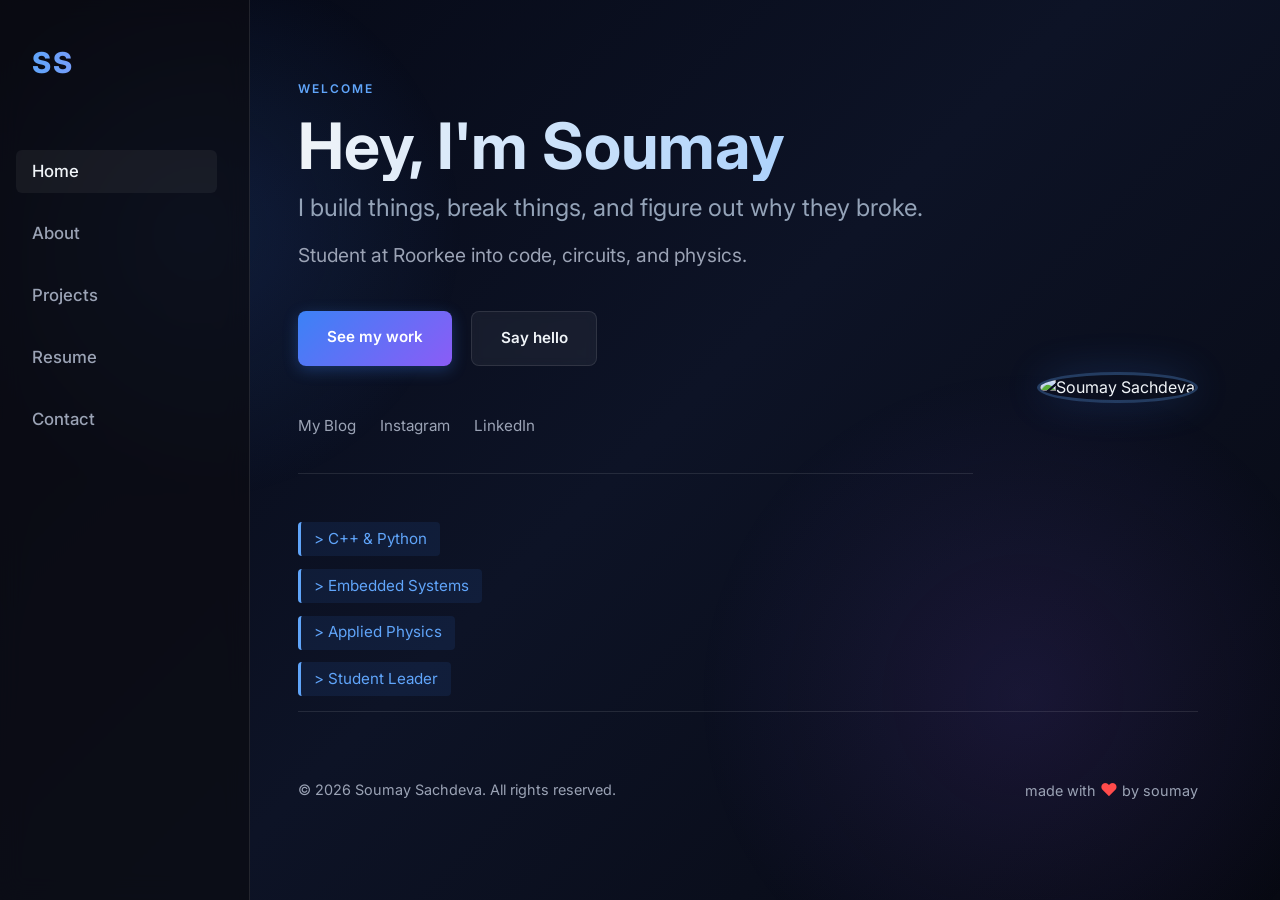
==== commit 1dc8bd4b: "Add files via upload" ====
--- a/index.html
+++ b/index.html
@@ -30,27 +30,41 @@
     
         <main class="content hero">
             <div class="max-width-wrapper">
-                <h1 class="main-title">Hey, I'm Soumay</h1>
-                <p class="subtitle">I build things, break things, and figure out why they broke.</p>
-                <p class="description">Student at Roorkee into code, circuits, and physics.</p>
-                
-                <div class="hero-buttons">
-                    <a href="projects.html" class="btn primary">See my work</a>
-                    <a href="contact.html" class="btn secondary">Say hello</a>
+                <div class="hero-layout">
+                    <div class="hero-text">
+                        <p class="section-sup">Welcome</p>
+                        <h1 class="main-title">Hey, I'm Soumay</h1>
+                        <p class="subtitle">I build things, break things, and figure out why they broke.</p>
+                        <p class="description">Student at Roorkee into code, circuits, and physics.</p>
+                        
+                        <div class="hero-buttons">
+                            <a href="projects.html" class="btn primary">See my work</a>
+                            <a href="contact.html" class="btn secondary">Say hello</a>
+                        </div>
+                        
+                        <div class="social-links-box">
+                            <a href="https://docs.google.com/document/d/1Zh6ubSarTtPDFe5QvNOrOk6_zBV5wI6hXpxSqjLAaVE/edit?usp=sharing" target="_blank" class="social-link">My Blog</a>
+                            <a href="https://www.instagram.com/soumaysachdeva?utm_source=qr&cplk=eDg2a251Z3lpbGdw" target="_blank" class="social-link">Instagram</a>
+                            <a href="https://www.linkedin.com/in/soumay-sachdeva-72124624a?utm_source=share_via&utm_content=profile&utm_medium=member_android" target="_blank" class="social-link">LinkedIn</a>
+                        </div>
+
+                        <div class="interests-tags">
+                            <div class="tag-item">&gt; C++ & Python</div>
+                            <div class="tag-item">&gt; Embedded Systems</div>
+                            <div class="tag-item">&gt; Applied Physics</div>
+                            <div class="tag-item">&gt; Student Leader</div>
+                        </div>
+                    </div>
+                    <div class="hero-image">
+                        <img src="photo.jpg" alt="Soumay Sachdeva">
+                    </div>
                 </div>
                 
-                <div class="social-links-box">
-                    <a href="https://docs.google.com/document/d/1Zh6ubSarTtPDFe5QvNOrOk6_zBV5wI6hXpxSqjLAaVE/edit?usp=sharing" target="_blank" class="social-link">My Blog</a>
-                    <a href="https://www.instagram.com/soumaysachdeva?utm_source=qr&cplk=eDg2a251Z3lpbGdw" target="_blank" class="social-link">Instagram</a>
-                    <a href="https://www.linkedin.com/in/soumay-sachdeva-72124624a?utm_source=share_via&utm_content=profile&utm_medium=member_android" target="_blank" class="social-link">LinkedIn</a>
-                </div>
+    <footer class="site-footer">
+        <p>&copy; 2026 Soumay Sachdeva. All rights reserved.</p>
+        <p>made with <span class="heart">&hearts;</span> by soumay</p>
+    </footer>
 
-                <div class="interests-tags">
-                    <div class="tag-item">&gt; C++ & Python</div>
-                    <div class="tag-item">&gt; Embedded Systems</div>
-                    <div class="tag-item">&gt; Applied Physics</div>
-                    <div class="tag-item">&gt; Student Leader</div>
-                </div>
             </div>
         </main>
     </div>
--- a/styles.css
+++ b/styles.css
@@ -1,12 +1,13 @@
 
 :root {
-    --bg-color: #0c0c0e;
-    --sidebar-bg: #111113;
-    --text-main: #f0f0f0;
-    --text-muted: #8b8b93;
-    --accent: #fff;
-    --border: #222226;
-    --card-bg: #151518;
+    --sidebar-bg: rgba(12, 12, 18, 0.7);
+    --text-main: #f0f4f8;
+    --text-muted: #9ba3b5;
+    --accent: #60a5fa;
+    --accent-hover: #3b82f6;
+    --border: rgba(255, 255, 255, 0.1);
+    --card-bg: rgba(25, 28, 41, 0.5);
+    --glass-blur: blur(12px);
 }
 
 * {
@@ -17,20 +18,50 @@
 
 body {
     font-family: 'Inter', sans-serif;
-    background-color: var(--bg-color);
+    background: linear-gradient(135deg, #050814 0%, #0d1326 50%, #070912 100%);
+    background-attachment: fixed;
     color: var(--text-main);
     line-height: 1.6;
     -webkit-font-smoothing: antialiased;
+    min-height: 100vh;
+    position: relative;
+    z-index: 1;
+}
+
+/* Abstract Glowing Orbs for the Blue/Black Design vibe */
+body::before {
+    content: '';
+    position: fixed;
+    top: -10%;
+    left: -10%;
+    width: 50vw;
+    height: 50vw;
+    background: radial-gradient(circle, rgba(59, 130, 246, 0.15) 0%, transparent 60%);
+    z-index: -1;
+    pointer-events: none;
+}
+
+body::after {
+    content: '';
+    position: fixed;
+    bottom: -20%;
+    right: -10%;
+    width: 60vw;
+    height: 60vw;
+    background: radial-gradient(circle, rgba(139, 92, 246, 0.12) 0%, transparent 60%);
+    z-index: -1;
+    pointer-events: none;
 }
 
 a {
     color: var(--accent);
     text-decoration: none;
-    transition: opacity 0.2s;
+    transition: all 0.3s ease;
 }
 
 a:hover {
-    opacity: 0.8;
+    color: var(--accent-hover);
+    opacity: 0.9;
 }
 
 /* Layout */
@@ -42,6 +73,7 @@
 .sidebar {
     width: 250px;
     background-color: var(--sidebar-bg);
+    backdrop-filter: var(--glass-blur);
     border-right: 1px solid var(--border);
     padding: 2.5rem 2rem;
     position: fixed;
@@ -56,18 +88,27 @@
     margin-left: 250px;
     padding: 4rem 3rem;
     min-height: 100vh;
+    display: flex;
+    flex-direction: column;
 }
 
 .max-width-wrapper {
     max-width: 900px;
+    width: 100%;
+    flex: 1;
+    display: flex;
+    flex-direction: column;
 }
 
 /* Sidebar styling */
 .logo {
-    font-size: 1.5rem;
-    font-weight: 700;
-    letter-spacing: 1px;
+    font-size: 1.8rem;
+    font-weight: 800;
+    letter-spacing: 2px;
     margin-bottom: 4rem;
+    background: linear-gradient(90deg, #60a5fa, #c084fc);
+    -webkit-background-clip: text;
+    -webkit-text-fill-color: transparent;
 }
 
 .nav-menu ul {
@@ -82,23 +123,33 @@
     font-weight: 500;
     font-size: 1.05rem;
     display: block;
+    padding: 0.5rem 1rem;
+    border-radius: 6px;
+    margin-left: -1rem;
 }
 
 .nav-menu a:hover, .nav-menu a.active {
-    color: var(--accent);
-}
-
-/* Typography */
+    color: var(--text-main);
+    background: rgba(255,255,255,0.05);
+}
+
+/* Typography & Colors */
+.gradient-text, h1.main-title, h1.page-title {
+    background: linear-gradient(90deg, #f0f4f8, #93c5fd);
+    -webkit-background-clip: text;
+    -webkit-text-fill-color: transparent;
+}
+
 h1.main-title {
-    font-size: 3.5rem;
-    font-weight: 600;
+    font-size: 4rem;
+    font-weight: 700;
     margin-bottom: 0.5rem;
     line-height: 1.1;
 }
 
 h1.page-title {
-    font-size: 3rem;
-    font-weight: 600;
+    font-size: 3.5rem;
+    font-weight: 700;
     margin-bottom: 1.5rem;
 }
 
@@ -106,18 +157,20 @@
     font-size: 1.8rem;
     font-weight: 600;
     margin-bottom: 1rem;
+    color: #e2e8f0;
 }
 
 h3 {
     font-size: 1.2rem;
     font-weight: 500;
     margin-bottom: 0.3rem;
+    color: #cbd5e1;
 }
 
 .subtitle {
     font-size: 1.5rem;
-    color: var(--text-muted);
-    margin-bottom: 0.5rem;
+    color: #94a3b8;
+    margin-bottom: 0.8rem;
 }
 
 .description {
@@ -127,16 +180,48 @@
 }
 
 .section-sup {
-    color: var(--text-muted);
+    color: var(--accent);
     text-transform: uppercase;
     font-size: 0.75rem;
-    letter-spacing: 1.5px;
-    margin-bottom: 0.5rem;
+    letter-spacing: 2px;
+    margin-bottom: 0.8rem;
     font-weight: 600;
 }
 
 .muted {
     color: var(--text-muted);
+}
+
+/* Hero Layout with Photo */
+.hero-layout {
+    display: flex;
+    align-items: center;
+    gap: 4rem;
+    flex: 1;
+}
+
+.hero-text {
+    flex: 1;
+}
+
+.hero-image {
+    flex-shrink: 0;
+}
+
+.hero-image img {
+    width: 280px;
+    height: 280px;
+    object-fit: cover;
+    border-radius: 50%;
+    border: 3px solid rgba(96, 165, 250, 0.3);
+    box-shadow: 0 0 40px rgba(59, 130, 246, 0.2);
+    transition: all 0.4s ease;
+}
+
+.hero-image img:hover {
+    transform: scale(1.03) translateY(-5px);
+    box-shadow: 0 10px 50px rgba(59, 130, 246, 0.4);
+    border-color: rgba(96, 165, 250, 0.6);
 }
 
 /* Utilities */
@@ -146,38 +231,81 @@
 .mt-large { margin-top: 2rem; }
 .mt-xlarge { margin-top: 4rem; }
 .spacer { height: 2rem; }
+.text-center { text-align: center; }
+
+/* Glassmorphism Cards */
+.card-style {
+    background: var(--card-bg);
+    backdrop-filter: var(--glass-blur);
+    border: 1px solid var(--border);
+    padding: 2.5rem;
+    border-radius: 12px;
+    margin-bottom: 2rem;
+    box-shadow: 0 4px 20px rgba(0,0,0,0.2);
+}
+
+.hover-lift {
+    transition: transform 0.3s ease, box-shadow 0.3s ease, border-color 0.3s ease;
+}
+
+.hover-lift:hover {
+    transform: translateY(-5px);
+    box-shadow: 0 15px 30px rgba(0,0,0,0.3);
+    border-color: rgba(255,255,255,0.2);
+}
 
 /* Buttons */
 .hero-buttons {
     display: flex;
-    gap: 1rem;
+    gap: 1.2rem;
     margin-bottom: 3rem;
 }
 
 .btn {
-    padding: 0.8rem 1.5rem;
-    border-radius: 4px;
-    font-weight: 500;
+    padding: 0.9rem 1.8rem;
+    border-radius: 8px;
+    font-weight: 600;
     font-size: 0.95rem;
     cursor: pointer;
     border: none;
     display: inline-block;
     text-align: center;
+    transition: all 0.3s ease;
 }
 
 .btn.primary {
-    background-color: var(--accent);
-    color: var(--bg-color);
+    background: linear-gradient(135deg, #3b82f6, #8b5cf6);
+    color: #fff;
+    box-shadow: 0 4px 15px rgba(59, 130, 246, 0.3);
+}
+
+.btn.primary:hover {
+    background: linear-gradient(135deg, #2563eb, #7c3aed);
+    transform: translateY(-2px);
+    box-shadow: 0 8px 20px rgba(59, 130, 246, 0.4);
 }
 
 .btn.secondary {
-    background-color: transparent;
+    background-color: rgba(255,255,255,0.05);
+    backdrop-filter: blur(5px);
     border: 1px solid var(--border);
     color: var(--text-main);
 }
 
 .btn.secondary:hover {
-    background-color: rgba(255,255,255,0.05);
+    background-color: rgba(255,255,255,0.1);
+    border-color: rgba(255,255,255,0.3);
+    transform: translateY(-2px);
+}
+
+.pulse-btn {
+    animation: pulse 2s infinite;
+}
+
+@keyframes pulse {
+    0% { box-shadow: 0 0 0 0 rgba(96, 165, 250, 0.4); }
+    70% { box-shadow: 0 0 0 10px rgba(96, 165, 250, 0); }
+    100% { box-shadow: 0 0 0 0 rgba(96, 165, 250, 0); }
 }
 
 /* Social links box */
@@ -191,11 +319,25 @@
 
 .social-link {
     font-size: 0.95rem;
+    color: var(--text-muted);
+    position: relative;
+    padding-bottom: 3px;
+}
+.social-link::after {
+    content: '';
+    position: absolute;
+    width: 0;
+    height: 2px;
+    bottom: 0;
+    left: 0;
+    background: var(--accent);
+    transition: width 0.3s ease;
+}
+.social-link:hover {
     color: var(--text-main);
-    border-bottom: 1px solid transparent;
-}
-.social-link:hover {
-    border-bottom: 1px solid var(--text-main);
+}
+.social-link:hover::after {
+    width: 100%;
 }
 
 /* Interests tags */
@@ -207,15 +349,21 @@
 
 .tag-item {
     font-family: 'Inter', monospace;
-    color: var(--text-muted);
+    color: var(--accent);
     font-size: 0.95rem;
+    background: rgba(59, 130, 246, 0.1);
+    padding: 0.3rem 0.8rem;
+    border-radius: 4px;
+    border-left: 3px solid var(--accent);
+    display: inline-block;
+    width: fit-content;
 }
 
 /* Grid System */
 .grid-section {
     display: grid;
     grid-template-columns: 1fr 1fr;
-    gap: 4rem;
+    gap: 2rem;
     margin-top: 3rem;
 }
 
@@ -223,13 +371,12 @@
 .text-block p {
     font-size: 1.1rem;
     color: var(--text-muted);
-    line-height: 1.7;
-    margin-bottom: 2rem;
+    line-height: 1.8;
 }
 
 /* Skills */
 .skill-group {
-    margin-bottom: 1.5rem;
+    margin-bottom: 1.8rem;
 }
 
 .skill-group p {
@@ -238,32 +385,21 @@
 }
 
 /* Project / Resume Cards */
-.project-card, .resume-preview-card {
-    background-color: var(--card-bg);
-    border: 1px solid var(--border);
-    padding: 2.5rem;
-    border-radius: 8px;
-    margin-bottom: 2rem;
-}
-
-.project-card p {
-    color: var(--text-muted);
-}
-
 .tech-stack {
     display: flex;
     flex-wrap: wrap;
-    gap: 0.6rem;
+    gap: 0.8rem;
     margin-top: 1.5rem;
 }
 
 .tech-stack span {
-    background-color: rgba(255,255,255,0.05);
+    background: linear-gradient(135deg, rgba(255,255,255,0.05), rgba(255,255,255,0.02));
     border: 1px solid rgba(255,255,255,0.1);
-    padding: 0.3rem 0.8rem;
+    padding: 0.4rem 1rem;
     border-radius: 20px;
     font-size: 0.8rem;
-    color: var(--text-muted);
+    color: #e2e8f0;
+    box-shadow: 0 2px 10px rgba(0,0,0,0.1);
 }
 
 /* Contact */
@@ -271,14 +407,14 @@
     margin-bottom: 1.5rem;
 }
 
-.contact-detail p {
-    color: var(--text-muted);
+.contact-detail h3 {
+    color: var(--accent);
 }
 
 .contact-form {
     display: flex;
     flex-direction: column;
-    gap: 1rem;
+    gap: 1.2rem;
 }
 
 .contact-form label {
@@ -289,19 +425,21 @@
 }
 
 .contact-form input, .contact-form textarea {
-    background-color: var(--bg-color);
+    background-color: rgba(0,0,0,0.2);
     border: 1px solid var(--border);
     padding: 1rem;
     color: var(--text-main);
-    border-radius: 4px;
+    border-radius: 8px;
     font-family: inherit;
     font-size: 1rem;
-    margin-bottom: 0.5rem;
+    transition: all 0.3s ease;
 }
 
 .contact-form input:focus, .contact-form textarea:focus {
     outline: none;
-    border-color: #555;
+    border-color: var(--accent);
+    background-color: rgba(0,0,0,0.4);
+    box-shadow: 0 0 10px rgba(96, 165, 250, 0.2);
 }
 
 /* Modal / Popup Styling */
@@ -313,8 +451,8 @@
     top: 0;
     width: 100%;
     height: 100%;
-    background-color: rgba(0, 0, 0, 0.8);
-    backdrop-filter: blur(5px);
+    background-color: rgba(5, 8, 20, 0.85);
+    backdrop-filter: blur(8px);
     opacity: 0;
     transition: opacity 0.3s ease;
 }
@@ -327,20 +465,20 @@
 }
 
 .modal-content {
-    background-color: var(--card-bg);
-    border: 1px solid var(--border);
-    border-radius: 12px;
+    background: linear-gradient(135deg, rgba(30,35,50,0.9), rgba(20,22,35,0.95));
+    border: 1px solid rgba(255,255,255,0.15);
+    border-radius: 16px;
     padding: 3rem;
     width: 90%;
     max-width: 500px;
     position: relative;
-    transform: translateY(-20px);
-    transition: transform 0.3s ease;
-    box-shadow: 0 10px 30px rgba(0,0,0,0.5);
+    transform: translateY(-30px) scale(0.95);
+    transition: all 0.3s cubic-bezier(0.175, 0.885, 0.32, 1.275);
+    box-shadow: 0 20px 50px rgba(0,0,0,0.6), 0 0 30px rgba(59, 130, 246, 0.2);
 }
 
 .modal.show .modal-content {
-    transform: translateY(0);
+    transform: translateY(0) scale(1);
 }
 
 .close-btn {
@@ -348,15 +486,16 @@
     top: 1.5rem;
     right: 1.5rem;
     color: var(--text-muted);
-    font-size: 1.8rem;
+    font-size: 2rem;
     font-weight: 300;
     cursor: pointer;
     line-height: 1;
-    transition: color 0.2s;
+    transition: color 0.2s, transform 0.2s;
 }
 
 .close-btn:hover {
-    color: var(--text-main);
+    color: #ff4b4b;
+    transform: rotate(90deg);
 }
 
 .thanks-list {
@@ -364,7 +503,7 @@
     flex-direction: column;
     gap: 0.8rem;
     align-items: center;
-    background-color: rgba(255,255,255,0.03);
+    background: rgba(0,0,0,0.2);
     padding: 1.5rem;
     border-radius: 8px;
     border: 1px solid rgba(255,255,255,0.05);
@@ -374,23 +513,39 @@
     font-size: 1.1rem;
     font-weight: 500;
     margin: 0;
+    background: linear-gradient(90deg, #e2e8f0, #94a3b8);
+    -webkit-background-clip: text;
+    -webkit-text-fill-color: transparent;
 }
 
 /* Special Thanks Trigger Area */
 .special-thanks-trigger-section {
     padding-top: 2rem;
+}
+
+/* Shared Footer styling */
+.site-footer {
+    margin-top: auto;
+    padding-top: 4rem;
+    padding-bottom: 2rem;
+    color: var(--text-muted);
+    font-size: 0.9rem;
+    display: flex;
+    justify-content: space-between;
+    align-items: center;
     border-top: 1px solid var(--border);
 }
 
-
-.site-footer {
-    margin-top: 4rem;
-    padding-top: 2rem;
-    border-top: 1px solid var(--border);
-    color: var(--text-muted);
-    font-size: 0.85rem;
-    display: flex;
-    justify-content: space-between;
+.heart {
+    color: #ff4b4b;
+    font-size: 1.1rem;
+    display: inline-block;
+    animation: heartbeat 1.5s infinite;
+}
+
+@keyframes heartbeat {
+    0%, 100% { transform: scale(1); }
+    50% { transform: scale(1.2); }
 }
 
 /* Responsive */
@@ -408,6 +563,7 @@
         align-items: center;
         border-right: none;
         border-bottom: 1px solid var(--border);
+        background-color: rgba(12, 12, 18, 0.95);
     }
     .logo {
         margin-bottom: 0;
@@ -415,6 +571,11 @@
     .nav-menu ul {
         flex-direction: row;
         gap: 1rem;
+        flex-wrap: wrap;
+    }
+    .nav-menu a {
+        padding: 0.2rem 0.5rem;
+        margin-left: 0;
     }
     .content {
         margin-left: 0;
@@ -422,9 +583,27 @@
     }
     .grid-section {
         grid-template-columns: 1fr;
+    }
+    h1.main-title {
+        font-size: 2.8rem;
+    }
+    .hero-layout {
+        flex-direction: column-reverse;
+        text-align: center;
         gap: 2rem;
     }
-    h1.main-title {
-        font-size: 2.5rem;
-    }
-}
+    .hero-buttons {
+        justify-content: center;
+    }
+    .social-links-box {
+        justify-content: center;
+    }
+    .interests-tags {
+        align-items: center;
+    }
+    .site-footer {
+        flex-direction: column;
+        gap: 1rem;
+        text-align: center;
+    }
+}
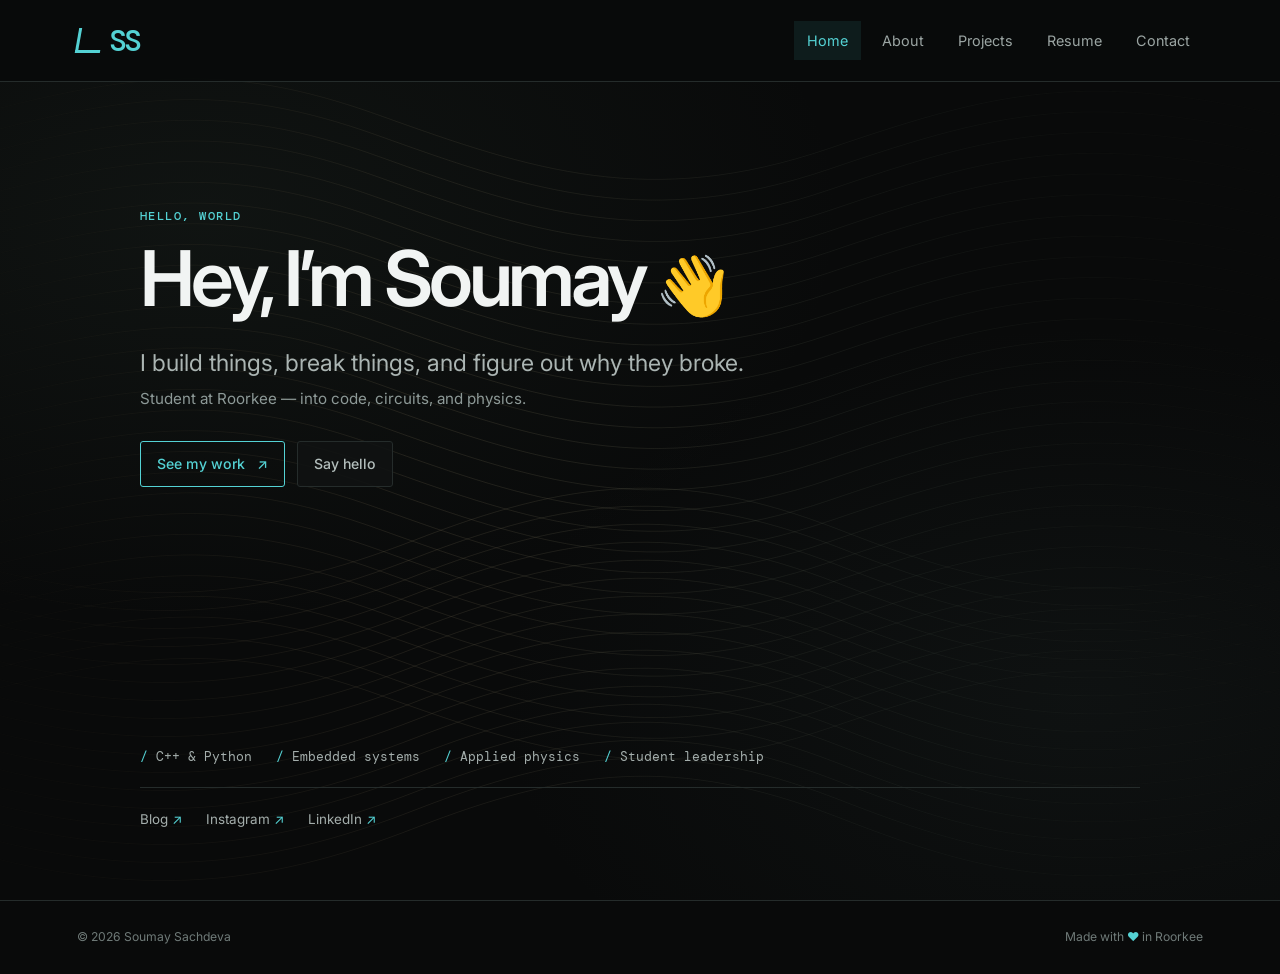
==== commit 03b654da: "Add files via upload" ====
--- a/index.html
+++ b/index.html
@@ -1,72 +1 @@
-<!DOCTYPE html>
-<html lang="en">
-<head>
-    
-    <meta charset="UTF-8">
-    <meta name="viewport" content="width=device-width, initial-scale=1.0">
-    <link rel="stylesheet" href="styles.css">
-    <link rel="preconnect" href="https://fonts.googleapis.com">
-    <link rel="preconnect" href="https://fonts.gstatic.com" crossorigin>
-    <link href="https://fonts.googleapis.com/css2?family=Inter:wght@300;400;500;600;700&display=swap" rel="stylesheet">
-
-    <title>Soumay Sachdeva | Home</title>
-</head>
-<body>
-    <div class="layout">
-        
-    <aside class="sidebar">
-        <div class="logo">SS</div>
-        <nav class="nav-menu">
-            <ul>
-                <li><a href="index.html" class="active">Home</a></li>
-<li><a href="about.html" >About</a></li>
-<li><a href="projects.html" >Projects</a></li>
-<li><a href="resume.html" >Resume</a></li>
-<li><a href="contact.html" >Contact</a></li>
-
-            </ul>
-        </nav>
-    </aside>
-    
-        <main class="content hero">
-            <div class="max-width-wrapper">
-                <div class="hero-layout">
-                    <div class="hero-text">
-                        <p class="section-sup">Welcome</p>
-                        <h1 class="main-title">Hey, I'm Soumay</h1>
-                        <p class="subtitle">I build things, break things, and figure out why they broke.</p>
-                        <p class="description">Student at Roorkee into code, circuits, and physics.</p>
-                        
-                        <div class="hero-buttons">
-                            <a href="projects.html" class="btn primary">See my work</a>
-                            <a href="contact.html" class="btn secondary">Say hello</a>
-                        </div>
-                        
-                        <div class="social-links-box">
-                            <a href="https://docs.google.com/document/d/1Zh6ubSarTtPDFe5QvNOrOk6_zBV5wI6hXpxSqjLAaVE/edit?usp=sharing" target="_blank" class="social-link">My Blog</a>
-                            <a href="https://www.instagram.com/soumaysachdeva?utm_source=qr&cplk=eDg2a251Z3lpbGdw" target="_blank" class="social-link">Instagram</a>
-                            <a href="https://www.linkedin.com/in/soumay-sachdeva-72124624a?utm_source=share_via&utm_content=profile&utm_medium=member_android" target="_blank" class="social-link">LinkedIn</a>
-                        </div>
-
-                        <div class="interests-tags">
-                            <div class="tag-item">&gt; C++ & Python</div>
-                            <div class="tag-item">&gt; Embedded Systems</div>
-                            <div class="tag-item">&gt; Applied Physics</div>
-                            <div class="tag-item">&gt; Student Leader</div>
-                        </div>
-                    </div>
-                    <div class="hero-image">
-                        <img src="photo.jpg" alt="Soumay Sachdeva">
-                    </div>
-                </div>
-                
-    <footer class="site-footer">
-        <p>&copy; 2026 Soumay Sachdeva. All rights reserved.</p>
-        <p>made with <span class="heart">&hearts;</span> by soumay</p>
-    </footer>
-
-            </div>
-        </main>
-    </div>
-</body>
-</html>+<!doctype html><html lang="en"><head><meta charset="utf-8"><meta name="viewport" content="width=device-width, initial-scale=1"><meta name="theme-color" content="#090b0b"><meta name="description" content="Soumay Sachdeva — student, builder, and curious problem solver in Roorkee."><link rel="stylesheet" href="styles.css"><title>Home | Soumay Sachdeva</title></head><body><header class="site-header"><a class="brand" href="index.html" aria-label="Soumay Sachdeva home"><span class="brand-mark">S</span><span class="brand-name">SS</span></a><button class="menu-toggle" type="button" aria-expanded="false" aria-controls="primary-nav" aria-label="Open navigation"><span></span><span></span><span></span></button><nav id="primary-nav" class="primary-nav" aria-label="Main navigation"><a href="index.html" aria-current="page">Home</a><a href="about.html">About</a><a href="projects.html">Projects</a><a href="resume.html">Resume</a><a href="contact.html">Contact</a></nav></header><main id="main-content"><section class="hero shell"><p class="eyebrow">Hello, world</p><h1>Hey, I’m Soumay <span class="wave" aria-hidden="true">👋</span></h1><p class="hero-lede">I build things, break things, and figure out why they broke.</p><p class="muted hero-note">Student at Roorkee — into code, circuits, and physics.</p><div class="actions"><a class="button button-outline" href="projects.html">See my work <span aria-hidden="true">↗</span></a><a class="button button-quiet" href="contact.html">Say hello</a></div><div class="interest-strip"><span>C++ &amp; Python</span><span>Embedded systems</span><span>Applied physics</span><span>Student leadership</span></div><div class="social-row"><a href="https://docs.google.com/document/d/1Zh6ubSarTtPDFe5QvNOrOk6_zBV5wI6hXpxSqjLAaVE/edit?usp=sharing" target="_blank" rel="noopener noreferrer">Blog <span aria-hidden="true">↗</span></a><a href="https://www.instagram.com/soumaysachdeva" target="_blank" rel="noopener noreferrer">Instagram <span aria-hidden="true">↗</span></a><a href="https://www.linkedin.com/in/soumay-sachdeva-72124624a" target="_blank" rel="noopener noreferrer">LinkedIn <span aria-hidden="true">↗</span></a></div></section></main><footer class="site-footer"><span>© 2026 Soumay Sachdeva</span><span>Made with <span class="heart" aria-label="love">♥</span> in Roorkee</span></footer><script src="script.js" defer></script></body></html>
--- a/styles.css
+++ b/styles.css
@@ -1,609 +1,2 @@
-
-:root {
-    --sidebar-bg: rgba(12, 12, 18, 0.7);
-    --text-main: #f0f4f8;
-    --text-muted: #9ba3b5;
-    --accent: #60a5fa;
-    --accent-hover: #3b82f6;
-    --border: rgba(255, 255, 255, 0.1);
-    --card-bg: rgba(25, 28, 41, 0.5);
-    --glass-blur: blur(12px);
-}
-
-* {
-    box-sizing: border-box;
-    margin: 0;
-    padding: 0;
-}
-
-body {
-    font-family: 'Inter', sans-serif;
-    background: linear-gradient(135deg, #050814 0%, #0d1326 50%, #070912 100%);
-    background-attachment: fixed;
-    color: var(--text-main);
-    line-height: 1.6;
-    -webkit-font-smoothing: antialiased;
-    min-height: 100vh;
-    position: relative;
-    z-index: 1;
-}
-
-/* Abstract Glowing Orbs for the Blue/Black Design vibe */
-body::before {
-    content: '';
-    position: fixed;
-    top: -10%;
-    left: -10%;
-    width: 50vw;
-    height: 50vw;
-    background: radial-gradient(circle, rgba(59, 130, 246, 0.15) 0%, transparent 60%);
-    z-index: -1;
-    pointer-events: none;
-}
-
-body::after {
-    content: '';
-    position: fixed;
-    bottom: -20%;
-    right: -10%;
-    width: 60vw;
-    height: 60vw;
-    background: radial-gradient(circle, rgba(139, 92, 246, 0.12) 0%, transparent 60%);
-    z-index: -1;
-    pointer-events: none;
-}
-
-a {
-    color: var(--accent);
-    text-decoration: none;
-    transition: all 0.3s ease;
-}
-
-a:hover {
-    color: var(--accent-hover);
-    opacity: 0.9;
-}
-
-/* Layout */
-.layout {
-    display: flex;
-    min-height: 100vh;
-}
-
-.sidebar {
-    width: 250px;
-    background-color: var(--sidebar-bg);
-    backdrop-filter: var(--glass-blur);
-    border-right: 1px solid var(--border);
-    padding: 2.5rem 2rem;
-    position: fixed;
-    height: 100vh;
-    display: flex;
-    flex-direction: column;
-    z-index: 10;
-}
-
-.content {
-    flex: 1;
-    margin-left: 250px;
-    padding: 4rem 3rem;
-    min-height: 100vh;
-    display: flex;
-    flex-direction: column;
-}
-
-.max-width-wrapper {
-    max-width: 900px;
-    width: 100%;
-    flex: 1;
-    display: flex;
-    flex-direction: column;
-}
-
-/* Sidebar styling */
-.logo {
-    font-size: 1.8rem;
-    font-weight: 800;
-    letter-spacing: 2px;
-    margin-bottom: 4rem;
-    background: linear-gradient(90deg, #60a5fa, #c084fc);
-    -webkit-background-clip: text;
-    -webkit-text-fill-color: transparent;
-}
-
-.nav-menu ul {
-    list-style: none;
-    display: flex;
-    flex-direction: column;
-    gap: 1.2rem;
-}
-
-.nav-menu a {
-    color: var(--text-muted);
-    font-weight: 500;
-    font-size: 1.05rem;
-    display: block;
-    padding: 0.5rem 1rem;
-    border-radius: 6px;
-    margin-left: -1rem;
-}
-
-.nav-menu a:hover, .nav-menu a.active {
-    color: var(--text-main);
-    background: rgba(255,255,255,0.05);
-}
-
-/* Typography & Colors */
-.gradient-text, h1.main-title, h1.page-title {
-    background: linear-gradient(90deg, #f0f4f8, #93c5fd);
-    -webkit-background-clip: text;
-    -webkit-text-fill-color: transparent;
-}
-
-h1.main-title {
-    font-size: 4rem;
-    font-weight: 700;
-    margin-bottom: 0.5rem;
-    line-height: 1.1;
-}
-
-h1.page-title {
-    font-size: 3.5rem;
-    font-weight: 700;
-    margin-bottom: 1.5rem;
-}
-
-h2 {
-    font-size: 1.8rem;
-    font-weight: 600;
-    margin-bottom: 1rem;
-    color: #e2e8f0;
-}
-
-h3 {
-    font-size: 1.2rem;
-    font-weight: 500;
-    margin-bottom: 0.3rem;
-    color: #cbd5e1;
-}
-
-.subtitle {
-    font-size: 1.5rem;
-    color: #94a3b8;
-    margin-bottom: 0.8rem;
-}
-
-.description {
-    font-size: 1.2rem;
-    color: var(--text-muted);
-    margin-bottom: 2.5rem;
-}
-
-.section-sup {
-    color: var(--accent);
-    text-transform: uppercase;
-    font-size: 0.75rem;
-    letter-spacing: 2px;
-    margin-bottom: 0.8rem;
-    font-weight: 600;
-}
-
-.muted {
-    color: var(--text-muted);
-}
-
-/* Hero Layout with Photo */
-.hero-layout {
-    display: flex;
-    align-items: center;
-    gap: 4rem;
-    flex: 1;
-}
-
-.hero-text {
-    flex: 1;
-}
-
-.hero-image {
-    flex-shrink: 0;
-}
-
-.hero-image img {
-    width: 280px;
-    height: 280px;
-    object-fit: cover;
-    border-radius: 50%;
-    border: 3px solid rgba(96, 165, 250, 0.3);
-    box-shadow: 0 0 40px rgba(59, 130, 246, 0.2);
-    transition: all 0.4s ease;
-}
-
-.hero-image img:hover {
-    transform: scale(1.03) translateY(-5px);
-    box-shadow: 0 10px 50px rgba(59, 130, 246, 0.4);
-    border-color: rgba(96, 165, 250, 0.6);
-}
-
-/* Utilities */
-.mb-small { margin-bottom: 0.5rem; }
-.mb-large { margin-bottom: 2rem; }
-.mt-small { margin-top: 0.5rem; }
-.mt-large { margin-top: 2rem; }
-.mt-xlarge { margin-top: 4rem; }
-.spacer { height: 2rem; }
-.text-center { text-align: center; }
-
-/* Glassmorphism Cards */
-.card-style {
-    background: var(--card-bg);
-    backdrop-filter: var(--glass-blur);
-    border: 1px solid var(--border);
-    padding: 2.5rem;
-    border-radius: 12px;
-    margin-bottom: 2rem;
-    box-shadow: 0 4px 20px rgba(0,0,0,0.2);
-}
-
-.hover-lift {
-    transition: transform 0.3s ease, box-shadow 0.3s ease, border-color 0.3s ease;
-}
-
-.hover-lift:hover {
-    transform: translateY(-5px);
-    box-shadow: 0 15px 30px rgba(0,0,0,0.3);
-    border-color: rgba(255,255,255,0.2);
-}
-
-/* Buttons */
-.hero-buttons {
-    display: flex;
-    gap: 1.2rem;
-    margin-bottom: 3rem;
-}
-
-.btn {
-    padding: 0.9rem 1.8rem;
-    border-radius: 8px;
-    font-weight: 600;
-    font-size: 0.95rem;
-    cursor: pointer;
-    border: none;
-    display: inline-block;
-    text-align: center;
-    transition: all 0.3s ease;
-}
-
-.btn.primary {
-    background: linear-gradient(135deg, #3b82f6, #8b5cf6);
-    color: #fff;
-    box-shadow: 0 4px 15px rgba(59, 130, 246, 0.3);
-}
-
-.btn.primary:hover {
-    background: linear-gradient(135deg, #2563eb, #7c3aed);
-    transform: translateY(-2px);
-    box-shadow: 0 8px 20px rgba(59, 130, 246, 0.4);
-}
-
-.btn.secondary {
-    background-color: rgba(255,255,255,0.05);
-    backdrop-filter: blur(5px);
-    border: 1px solid var(--border);
-    color: var(--text-main);
-}
-
-.btn.secondary:hover {
-    background-color: rgba(255,255,255,0.1);
-    border-color: rgba(255,255,255,0.3);
-    transform: translateY(-2px);
-}
-
-.pulse-btn {
-    animation: pulse 2s infinite;
-}
-
-@keyframes pulse {
-    0% { box-shadow: 0 0 0 0 rgba(96, 165, 250, 0.4); }
-    70% { box-shadow: 0 0 0 10px rgba(96, 165, 250, 0); }
-    100% { box-shadow: 0 0 0 0 rgba(96, 165, 250, 0); }
-}
-
-/* Social links box */
-.social-links-box {
-    display: flex;
-    gap: 1.5rem;
-    margin-bottom: 3rem;
-    padding-bottom: 2rem;
-    border-bottom: 1px solid var(--border);
-}
-
-.social-link {
-    font-size: 0.95rem;
-    color: var(--text-muted);
-    position: relative;
-    padding-bottom: 3px;
-}
-.social-link::after {
-    content: '';
-    position: absolute;
-    width: 0;
-    height: 2px;
-    bottom: 0;
-    left: 0;
-    background: var(--accent);
-    transition: width 0.3s ease;
-}
-.social-link:hover {
-    color: var(--text-main);
-}
-.social-link:hover::after {
-    width: 100%;
-}
-
-/* Interests tags */
-.interests-tags {
-    display: flex;
-    flex-direction: column;
-    gap: 0.8rem;
-}
-
-.tag-item {
-    font-family: 'Inter', monospace;
-    color: var(--accent);
-    font-size: 0.95rem;
-    background: rgba(59, 130, 246, 0.1);
-    padding: 0.3rem 0.8rem;
-    border-radius: 4px;
-    border-left: 3px solid var(--accent);
-    display: inline-block;
-    width: fit-content;
-}
-
-/* Grid System */
-.grid-section {
-    display: grid;
-    grid-template-columns: 1fr 1fr;
-    gap: 2rem;
-    margin-top: 3rem;
-}
-
-/* Text blocks */
-.text-block p {
-    font-size: 1.1rem;
-    color: var(--text-muted);
-    line-height: 1.8;
-}
-
-/* Skills */
-.skill-group {
-    margin-bottom: 1.8rem;
-}
-
-.skill-group p {
-    color: var(--text-muted);
-    font-size: 0.95rem;
-}
-
-/* Project / Resume Cards */
-.tech-stack {
-    display: flex;
-    flex-wrap: wrap;
-    gap: 0.8rem;
-    margin-top: 1.5rem;
-}
-
-.tech-stack span {
-    background: linear-gradient(135deg, rgba(255,255,255,0.05), rgba(255,255,255,0.02));
-    border: 1px solid rgba(255,255,255,0.1);
-    padding: 0.4rem 1rem;
-    border-radius: 20px;
-    font-size: 0.8rem;
-    color: #e2e8f0;
-    box-shadow: 0 2px 10px rgba(0,0,0,0.1);
-}
-
-/* Contact */
-.contact-detail {
-    margin-bottom: 1.5rem;
-}
-
-.contact-detail h3 {
-    color: var(--accent);
-}
-
-.contact-form {
-    display: flex;
-    flex-direction: column;
-    gap: 1.2rem;
-}
-
-.contact-form label {
-    font-size: 0.85rem;
-    color: var(--text-muted);
-    text-transform: uppercase;
-    letter-spacing: 1px;
-}
-
-.contact-form input, .contact-form textarea {
-    background-color: rgba(0,0,0,0.2);
-    border: 1px solid var(--border);
-    padding: 1rem;
-    color: var(--text-main);
-    border-radius: 8px;
-    font-family: inherit;
-    font-size: 1rem;
-    transition: all 0.3s ease;
-}
-
-.contact-form input:focus, .contact-form textarea:focus {
-    outline: none;
-    border-color: var(--accent);
-    background-color: rgba(0,0,0,0.4);
-    box-shadow: 0 0 10px rgba(96, 165, 250, 0.2);
-}
-
-/* Modal / Popup Styling */
-.modal {
-    display: none;
-    position: fixed;
-    z-index: 100;
-    left: 0;
-    top: 0;
-    width: 100%;
-    height: 100%;
-    background-color: rgba(5, 8, 20, 0.85);
-    backdrop-filter: blur(8px);
-    opacity: 0;
-    transition: opacity 0.3s ease;
-}
-
-.modal.show {
-    display: flex;
-    justify-content: center;
-    align-items: center;
-    opacity: 1;
-}
-
-.modal-content {
-    background: linear-gradient(135deg, rgba(30,35,50,0.9), rgba(20,22,35,0.95));
-    border: 1px solid rgba(255,255,255,0.15);
-    border-radius: 16px;
-    padding: 3rem;
-    width: 90%;
-    max-width: 500px;
-    position: relative;
-    transform: translateY(-30px) scale(0.95);
-    transition: all 0.3s cubic-bezier(0.175, 0.885, 0.32, 1.275);
-    box-shadow: 0 20px 50px rgba(0,0,0,0.6), 0 0 30px rgba(59, 130, 246, 0.2);
-}
-
-.modal.show .modal-content {
-    transform: translateY(0) scale(1);
-}
-
-.close-btn {
-    position: absolute;
-    top: 1.5rem;
-    right: 1.5rem;
-    color: var(--text-muted);
-    font-size: 2rem;
-    font-weight: 300;
-    cursor: pointer;
-    line-height: 1;
-    transition: color 0.2s, transform 0.2s;
-}
-
-.close-btn:hover {
-    color: #ff4b4b;
-    transform: rotate(90deg);
-}
-
-.thanks-list {
-    display: flex;
-    flex-direction: column;
-    gap: 0.8rem;
-    align-items: center;
-    background: rgba(0,0,0,0.2);
-    padding: 1.5rem;
-    border-radius: 8px;
-    border: 1px solid rgba(255,255,255,0.05);
-}
-
-.thanks-list p {
-    font-size: 1.1rem;
-    font-weight: 500;
-    margin: 0;
-    background: linear-gradient(90deg, #e2e8f0, #94a3b8);
-    -webkit-background-clip: text;
-    -webkit-text-fill-color: transparent;
-}
-
-/* Special Thanks Trigger Area */
-.special-thanks-trigger-section {
-    padding-top: 2rem;
-}
-
-/* Shared Footer styling */
-.site-footer {
-    margin-top: auto;
-    padding-top: 4rem;
-    padding-bottom: 2rem;
-    color: var(--text-muted);
-    font-size: 0.9rem;
-    display: flex;
-    justify-content: space-between;
-    align-items: center;
-    border-top: 1px solid var(--border);
-}
-
-.heart {
-    color: #ff4b4b;
-    font-size: 1.1rem;
-    display: inline-block;
-    animation: heartbeat 1.5s infinite;
-}
-
-@keyframes heartbeat {
-    0%, 100% { transform: scale(1); }
-    50% { transform: scale(1.2); }
-}
-
-/* Responsive */
-@media (max-width: 900px) {
-    .layout {
-        flex-direction: column;
-    }
-    .sidebar {
-        width: 100%;
-        height: auto;
-        position: relative;
-        padding: 1.5rem;
-        flex-direction: row;
-        justify-content: space-between;
-        align-items: center;
-        border-right: none;
-        border-bottom: 1px solid var(--border);
-        background-color: rgba(12, 12, 18, 0.95);
-    }
-    .logo {
-        margin-bottom: 0;
-    }
-    .nav-menu ul {
-        flex-direction: row;
-        gap: 1rem;
-        flex-wrap: wrap;
-    }
-    .nav-menu a {
-        padding: 0.2rem 0.5rem;
-        margin-left: 0;
-    }
-    .content {
-        margin-left: 0;
-        padding: 2rem 1.5rem;
-    }
-    .grid-section {
-        grid-template-columns: 1fr;
-    }
-    h1.main-title {
-        font-size: 2.8rem;
-    }
-    .hero-layout {
-        flex-direction: column-reverse;
-        text-align: center;
-        gap: 2rem;
-    }
-    .hero-buttons {
-        justify-content: center;
-    }
-    .social-links-box {
-        justify-content: center;
-    }
-    .interests-tags {
-        align-items: center;
-    }
-    .site-footer {
-        flex-direction: column;
-        gap: 1rem;
-        text-align: center;
-    }
-}
+@import url('https://fonts.googleapis.com/css2?family=DM+Mono:wght@400;500&family=Inter:wght@400;500;600;700&display=swap');
+:root{color-scheme:dark;--bg:#090a0a;--panel:rgba(16,19,19,.88);--panel-raised:#141818;--text:#f1f4f3;--muted:#8d9997;--line:#252c2b;--accent:#54d2d4;--accent-soft:rgba(84,210,212,.09);font-family:Inter,system-ui,-apple-system,"Segoe UI",sans-serif}*{box-sizing:border-box}html{scroll-behavior:smooth}body{margin:0;min-width:320px;background:radial-gradient(ellipse at 16% 24%,rgba(67,91,77,.12),transparent 42%),radial-gradient(ellipse at 84% 78%,rgba(63,85,84,.1),transparent 38%),var(--bg);background-attachment:fixed;color:var(--text);line-height:1.65;-webkit-font-smoothing:antialiased;position:relative;isolation:isolate}body::before{content:"";position:fixed;inset:0;z-index:-1;pointer-events:none;background:url("wave-lines.svg") center 16%/cover no-repeat;opacity:.56}a{color:inherit;text-decoration:none}button,input,textarea{font:inherit}button,a{-webkit-tap-highlight-color:transparent}a:focus-visible,button:focus-visible,input:focus-visible,textarea:focus-visible{outline:2px solid var(--accent);outline-offset:4px}.site-header{height:82px;padding:0 clamp(22px,6vw,92px);display:flex;align-items:center;justify-content:space-between;border-bottom:1px solid var(--line);position:relative;z-index:5;background:rgba(9,11,11,.95)}.brand{display:flex;align-items:center;gap:7px;color:var(--accent);font:500 1.6rem "DM Mono",monospace;letter-spacing:-.12em}.brand-mark{width:25px;height:25px;border-left:3px solid var(--accent);border-bottom:3px solid var(--accent);font-size:0;transform:skew(-10deg)}.brand-name{font-size:1.9rem}.primary-nav{display:flex;gap:8px;align-items:center}.primary-nav a{padding:8px 13px;color:#9ba5a3;font-size:.9rem;transition:color .2s,background .2s}.primary-nav a:hover,.primary-nav a[aria-current=page]{color:var(--accent);background:var(--accent-soft)}.menu-toggle{display:none}.shell{width:min(100% - 48px,1000px);margin-inline:auto}.hero{min-height:calc(100vh - 82px);padding-top:clamp(90px,14vh,170px);padding-bottom:70px;display:flex;flex-direction:column;align-items:flex-start}.eyebrow{font:500 .76rem "DM Mono",monospace;letter-spacing:.12em;text-transform:uppercase;color:var(--accent);margin:0 0 12px}.hero h1,.page h1{font-size:clamp(2.6rem,6vw,4.8rem);line-height:1.12;letter-spacing:-.055em;margin:0;font-weight:600}.wave{font-size:.76em;letter-spacing:0}.hero-lede{font-size:clamp(1.1rem,2.4vw,1.45rem);color:#abb5b3;margin:22px 0 4px}.muted{color:var(--muted)}.hero-note{font-size:.95rem;margin:0}.actions{display:flex;flex-wrap:wrap;gap:12px;margin-top:30px}.button{border:1px solid var(--line);border-radius:3px;padding:10px 16px;font-size:.88rem;font-weight:500;display:inline-flex;align-items:center;gap:12px;cursor:pointer;transition:background .2s,border-color .2s,color .2s,transform .2s}.button:hover{transform:translateY(-1px)}.button-outline{border-color:var(--accent);color:var(--accent);background:transparent}.button-outline:hover{background:var(--accent-soft)}.button-quiet{color:#b4bfbd;background:var(--panel);border-color:var(--line)}.button-quiet:hover{border-color:#687472;color:var(--text)}.interest-strip{display:flex;flex-wrap:wrap;gap:9px 24px;margin-top:auto;padding-top:50px;color:#a4aeac;font: .8rem "DM Mono",monospace}.interest-strip span::before{content:"/ ";color:var(--accent)}.social-row{display:flex;gap:24px;margin-top:22px;padding-top:20px;border-top:1px solid var(--line);width:100%;color:#a4aeac;font-size:.84rem}.social-row a:hover,.email-link:hover{color:var(--accent)}.social-row a span{color:var(--accent)}.page{padding-top:clamp(65px,9vh,110px);padding-bottom:88px}.page h1{font-size:clamp(2.45rem,5vw,3.75rem)}.page-intro{margin:14px 0 32px}.intro-panel{max-width:800px;padding:24px 27px;border-left:2px solid var(--accent);background:linear-gradient(90deg,var(--accent-soft),transparent);margin:32px 0 38px}.intro-panel p{color:#b4bfbd;font-size:1.02rem;margin:0}.card-grid{display:grid;grid-template-columns:repeat(2,minmax(0,1fr));gap:20px}.panel{background:var(--panel);border:1px solid var(--line);padding:26px;border-radius:3px}.panel h2{font-size:1.27rem;line-height:1.3;margin:0 0 16px;letter-spacing:-.02em}.panel h3{font-size:.98rem;margin:17px 0 3px}.panel p{font-size:.91rem;color:#adb7b5;margin:8px 0 0}.panel .eyebrow{font-size:.68rem;margin:0 0 10px}.skill{margin-top:18px}.skill h3{color:var(--text);margin:0 0 2px}.skill p{margin:0}.divider{height:1px;background:var(--line);margin:22px 0}.project-list{display:grid;gap:18px}.project{display:grid;grid-template-columns:52px 1fr;gap:8px;padding:27px}.project-index{font: .85rem "DM Mono",monospace;color:var(--accent);padding-top:2px}.project h2{margin-bottom:6px}.project p{margin:8px 0}.tags{display:flex;flex-wrap:wrap;gap:8px;margin-top:17px}.tags span{font: .68rem "DM Mono",monospace;color:var(--accent);border:1px solid #263738;padding:4px 8px;border-radius:2px}.resume-summary{display:grid;grid-template-columns:1fr 1.3fr;gap:18px 30px;align-items:start}.resume-summary h2{margin:0}.resume-summary>p{margin:4px 0 0}.resume-summary .actions{grid-column:1/-1;margin-top:5px}.resume-frame{margin-top:20px;height:min(80vh,950px);min-height:500px;background:#171a19;border:1px solid var(--line)}.resume-frame iframe{width:100%;height:100%;border:0}.contact-grid{margin-top:28px}.contact-grid h2{margin-top:3px}.email-link{display:inline-block;color:#c8d0ce;font-size:.91rem;overflow-wrap:anywhere}.small-gap{margin-top:24px!important}.contact-form{display:flex;flex-direction:column;gap:9px;margin-top:15px}.contact-form label{color:#a4afad;font: .72rem "DM Mono",monospace;text-transform:uppercase;letter-spacing:.06em;margin-top:7px}.contact-form input,.contact-form textarea{width:100%;border:1px solid #303837;border-radius:2px;background:#0b0e0e;padding:11px 12px;color:var(--text);resize:vertical}.contact-form input::placeholder,.contact-form textarea::placeholder{color:#64706e}.contact-form .button{align-self:flex-start;margin-top:7px}.form-note{font-size:.75rem!important}.thanks-area{text-align:center;margin-top:32px}.thanks-dialog{position:fixed;inset:0;margin:auto;width:min(90vw,490px);max-height:85vh;overflow:auto;background:var(--panel-raised);color:var(--text);border:1px solid #35403e;padding:32px;border-radius:4px;box-shadow:0 22px 90px #000}.thanks-dialog::backdrop{background:rgba(0,0,0,.78);backdrop-filter:blur(4px)}.thanks-dialog h2{font-size:1.7rem;margin:0 0 12px}.thanks-dialog p{font-size:.9rem}.dialog-close{position:absolute;right:13px;top:7px;border:0;background:none;color:var(--muted);font-size:1.7rem;cursor:pointer}.thanks-list{list-style:none;padding:0;margin:22px 0;border-block:1px solid var(--line)}.thanks-list li{padding:8px 0;color:#d0d7d5;border-bottom:1px solid #1f2625}.thanks-list li:last-child{border:0}.site-footer{min-height:74px;border-top:1px solid var(--line);padding:20px clamp(22px,6vw,92px);display:flex;align-items:center;justify-content:space-between;gap:12px;color:#6f7a78;font-size:.76rem}.heart{color:var(--accent)}@media(max-width:680px){.site-header{height:70px;padding-inline:22px}.menu-toggle{display:flex;flex-direction:column;justify-content:center;gap:5px;width:42px;height:40px;border:1px solid var(--line);background:var(--panel);padding:10px;cursor:pointer}.menu-toggle span{height:1px;width:100%;background:#b6c0be;transition:transform .2s}.menu-toggle[aria-expanded=true] span:first-child{transform:translateY(3px) rotate(45deg)}.menu-toggle[aria-expanded=true] span:last-child{transform:translateY(-3px) rotate(-45deg)}.menu-toggle[aria-expanded=true] span:nth-child(2){opacity:0}.primary-nav{display:none;position:absolute;top:69px;left:0;right:0;padding:10px 22px 16px;background:#0d1010;border-bottom:1px solid var(--line);flex-direction:column;align-items:stretch;gap:2px}.primary-nav.is-open{display:flex}.primary-nav a{padding:10px}.shell{width:min(100% - 40px,1000px)}.hero{min-height:calc(100svh - 70px);padding-top:80px}.interest-strip{margin-top:58px;gap:10px 18px}.social-row{gap:17px;flex-wrap:wrap}.card-grid{grid-template-columns:1fr}.page{padding-top:58px}.panel{padding:22px}.project{grid-template-columns:34px 1fr;padding:22px 17px}.resume-summary{grid-template-columns:1fr;gap:10px}.resume-summary .actions{grid-column:auto}.resume-frame{height:72vh;min-height:420px}.site-footer{padding:18px 22px;align-items:flex-start;flex-direction:column}.thanks-dialog{padding:28px 22px}}@media(prefers-reduced-motion:reduce){*,*::before,*::after{scroll-behavior:auto!important;transition:none!important}}
